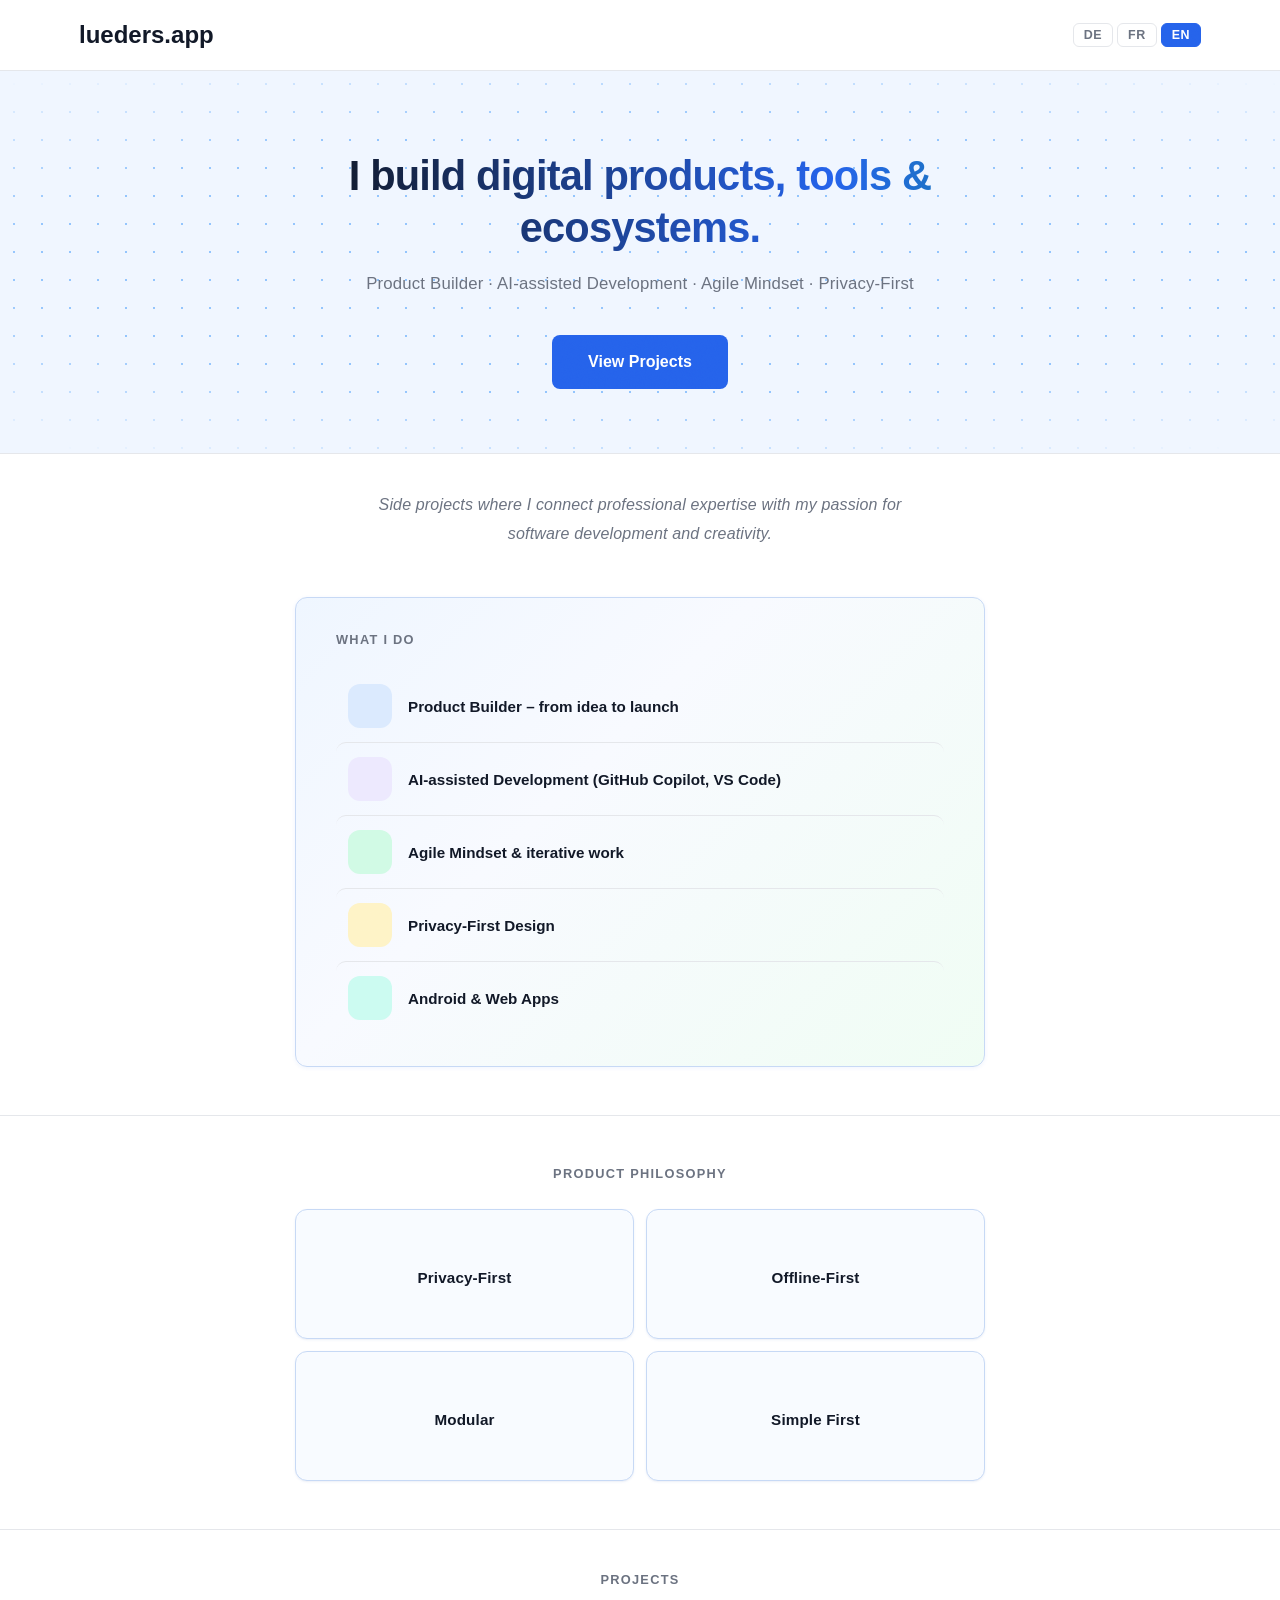
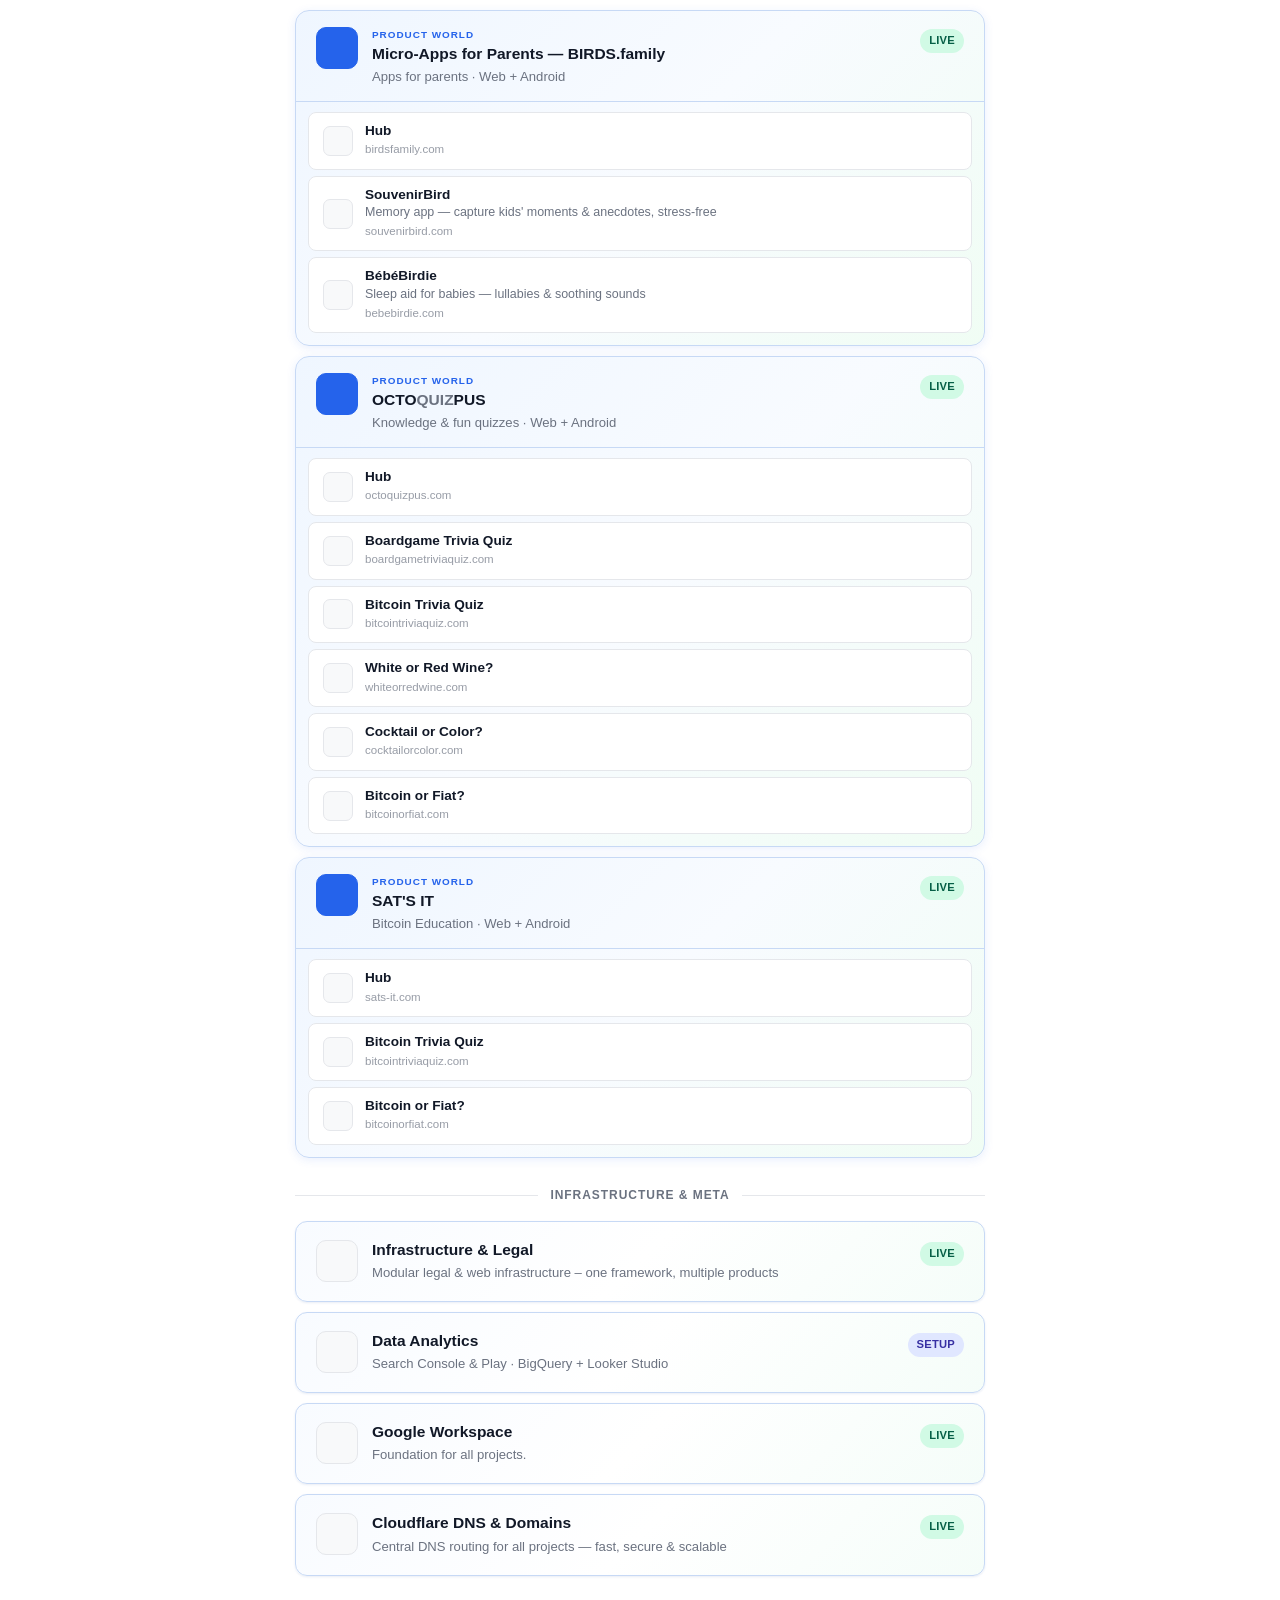
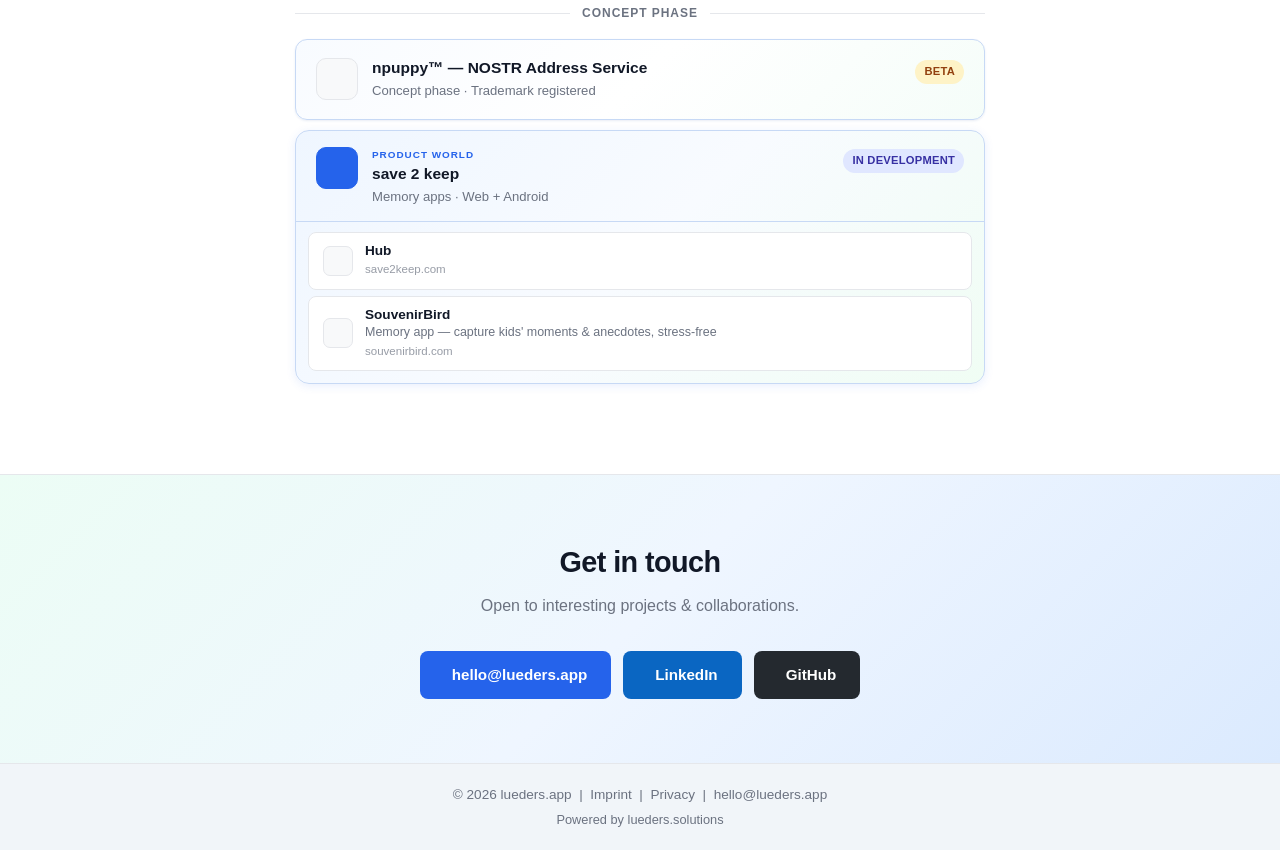
==== index.html @ c06c63cb "Fix SAT'S IT title casing in i18n and HTML comment" ====
<!DOCTYPE html>
<html lang="en">
<head>
    <meta charset="UTF-8">
    <meta name="viewport" content="width=device-width, initial-scale=1.0">
    <meta name="referrer" content="no-referrer">
    <meta http-equiv="Content-Security-Policy" content="default-src 'self'; style-src 'self' 'unsafe-inline'; font-src 'self'; img-src 'self' data: https:; script-src 'self'; connect-src 'self'; frame-ancestors 'none'; base-uri 'self'; form-action 'self';">
    <title>lueders.app – Digital Products & Ecosystems</title>
    <link rel="icon" type="image/png" href="assets/images/luedersapp/L.APP_logo_black_v2.png">
    <link rel="stylesheet" href="css/style.css">
    <link rel="stylesheet" href="assets/fontawesome/css/all.min.css">
    <link rel="canonical" href="https://lueders.app/" />
    <!-- og refresh https://www.linkedin.com/post-inspector/inspect/lueders.app -->
    <meta property="og:title" content="lueders.app – Digital Products & Ecosystems">
    <meta property="og:description" content="I build digital products, tools & ecosystems. Product Builder · AI-assisted Development · Privacy-First.">
    <meta property="og:image" content="https://lueders.app/assets/images/luedersapp/L.APP_og_clear.png">
</head>
<body>
    <header>
        <div class="container">
            <a href="index.html" class="logo-link"><h1>lueders.app</h1></a>
            <div class="lang-switcher">
                <button class="lang-btn" data-lang="de">DE</button>
                <button class="lang-btn" data-lang="fr">FR</button>
                <button class="lang-btn active" data-lang="en">EN</button>
            </div>
        </div>
    </header>

    <main>
        <!-- Hero -->
        <section class="hero-section">
            <div class="container">
                <h2 class="hero-title" data-i18n="hero-h1">I build digital products, tools &amp; ecosystems.</h2>
                <p class="hero-sub" data-i18n="hero-sub">Product Builder · AI-assisted Development · Agile Mindset · Privacy-First</p>
                <a href="#projects" class="btn-hero" data-i18n="hero-cta">View Projects</a>
            </div>
        </section>

        <!-- About -->
        <section class="about-section">
            <div class="container">
                <p data-i18n="about-text">Side projects where I connect professional expertise with my passion for software development and creativity.</p>
            </div>
        </section>

        <!-- Skills Card -->
        <section class="skills-section">
            <div class="container">
                <div class="skills-card">
                    <h3 data-i18n="skills-heading">What I do</h3>
                    <ul class="skills-list">

                        <li class="skill-row skill-row-blue">
                            <div class="skill-icon-wrap skill-icon-blue"><i class="fas fa-cube"></i></div>
                            <span data-i18n="skill-1">Product Builder &ndash; from idea to launch</span>
                        </li>

                        <li class="skill-row skill-row-purple">
                            <div class="skill-icon-wrap skill-icon-purple"><i class="fas fa-robot"></i></div>
                            <span data-i18n="skill-2">AI-assisted Development (GitHub Copilot, VS Code)</span>
                        </li>

                        <li class="skill-row skill-row-green">
                            <div class="skill-icon-wrap skill-icon-green"><i class="fas fa-sync-alt"></i></div>
                            <span data-i18n="skill-3">Agile Mindset &amp; iterative work</span>
                        </li>

                        <li class="skill-row skill-row-amber">
                            <div class="skill-icon-wrap skill-icon-amber"><i class="fas fa-shield-alt"></i></div>
                            <span data-i18n="skill-4">Privacy-First Design</span>
                        </li>

                        <li class="skill-row skill-row-teal">
                            <div class="skill-icon-wrap skill-icon-teal"><i class="fas fa-mobile-alt"></i></div>
                            <span data-i18n="skill-5">Android &amp; Web Apps</span>
                        </li>

                    </ul>
                </div>
            </div>
        </section>

        <!-- Philosophy -->
        <section class="philosophy-section">
            <div class="container">
                <h3 class="philosophy-heading" data-i18n="philosophy-heading">Product Philosophy</h3>
                <div class="philosophy-grid">

                    <div class="flip-card" tabindex="0">
                        <div class="flip-card-inner">
                            <div class="flip-card-front">
                                <i class="fas fa-shield-alt"></i>
                                <span data-i18n="phil-privacy-title">Privacy-First</span>
                            </div>
                            <div class="flip-card-back">
                                <p data-i18n="phil-privacy-back">Privacy is a base assumption, not a feature.</p>
                            </div>
                        </div>
                    </div>

                    <div class="flip-card" tabindex="0">
                        <div class="flip-card-inner">
                            <div class="flip-card-front">
                                <i class="fas fa-hard-drive"></i>
                                <span data-i18n="phil-offline-title">Offline-First</span>
                            </div>
                            <div class="flip-card-back">
                                <p data-i18n="phil-offline-back">Apps must work, even when the connection doesn't.</p>
                            </div>
                        </div>
                    </div>

                    <div class="flip-card" tabindex="0">
                        <div class="flip-card-inner">
                            <div class="flip-card-front">
                                <i class="fas fa-layer-group"></i>
                                <span data-i18n="phil-modular-title">Modular</span>
                            </div>
                            <div class="flip-card-back">
                                <p data-i18n="phil-modular-back">Small, isolated apps with a shared codebase — testable, flexible, different flavors.</p>
                            </div>
                        </div>
                    </div>

                    <div class="flip-card" tabindex="0">
                        <div class="flip-card-inner">
                            <div class="flip-card-front">
                                <i class="fas fa-seedling"></i>
                                <span data-i18n="phil-simple-title">Simple First</span>
                            </div>
                            <div class="flip-card-back">
                                <p data-i18n="phil-simple-back">Start simple to avoid AI overengineering — complexity grows with knowledge.</p>
                            </div>
                        </div>
                    </div>

                </div>
            </div>
        </section>

        <!-- Projects -->
        <section class="tiles-section" id="projects">
            <div class="container">
                <h3 class="projects-heading" data-i18n="projects-heading">Projects</h3>

                <!-- BIRDS.family Produktwelt -->
                <div class="hub-produktwelt">
                    <div class="hub-produktwelt-header">
                        <div class="hub-icon"><i class="fas fa-dove"></i></div>
                        <div class="hub-info">
                            <div class="hub-produktwelt-label" data-i18n="pw-label">Produktwelt</div>
                            <h3 data-i18n="group-birds-title">Micro-Apps for Parents — BIRDS.family</h3>
                            <p data-i18n="group-birds-desc">Apps for parents · Web + Android</p>
                        </div>
                        <span class="hub-badge hub-badge-live">Live</span>
                    </div>
                    <div class="hub-produktwelt-children">
                        <a href="https://birdsfamily.com" class="hub-subcard" target="_blank" rel="noopener noreferrer">
                            <div class="hub-subcard-icon"><i class="fas fa-globe"></i></div>
                            <div class="hub-subcard-info">
                                <span class="hub-subcard-name">Hub</span>
                                <span class="hub-subcard-url">birdsfamily.com</span>
                            </div>
                            <i class="fas fa-arrow-up-right-from-square hub-subcard-arrow"></i>
                        </a>
                        <a href="https://souvenirbird.com" class="hub-subcard" target="_blank" rel="noopener noreferrer">
                            <div class="hub-subcard-icon"><i class="fas fa-dove"></i></div>
                            <div class="hub-subcard-info">
                                <span class="hub-subcard-name">SouvenirBird</span>
                                <span class="hub-subcard-desc" data-i18n="pw-souvenirbird-desc">Memory app — capture kids' moments &amp; anecdotes, stress-free</span>
                                <span class="hub-subcard-url">souvenirbird.com</span>
                            </div>
                            <i class="fas fa-arrow-up-right-from-square hub-subcard-arrow"></i>
                        </a>
                        <a href="https://bebebirdie.com" class="hub-subcard" target="_blank" rel="noopener noreferrer">
                            <div class="hub-subcard-icon"><i class="fas fa-moon"></i></div>
                            <div class="hub-subcard-info">
                                <span class="hub-subcard-name">BébéBirdie</span>
                                <span class="hub-subcard-desc" data-i18n="pw-bebebirdie-desc">Sleep aid for babies — lullabies &amp; soothing sounds</span>
                                <span class="hub-subcard-url">bebebirdie.com</span>
                            </div>
                            <i class="fas fa-arrow-up-right-from-square hub-subcard-arrow"></i>
                        </a>
                    </div>
                </div>

                <!-- OCTOQUIZPUS Produktwelt -->
                <div class="hub-produktwelt">
                    <div class="hub-produktwelt-header">
                        <div class="hub-icon"><i class="fas fa-circle-question"></i></div>
                        <div class="hub-info">
                            <div class="hub-produktwelt-label" data-i18n="pw-label">Produktwelt</div>
                            <h3>OCTO<span class="quiz-hl">QUIZ</span>PUS</h3>
                            <p data-i18n="group-trivia-desc">Knowledge &amp; fun quizzes · Web + Android</p>
                        </div>
                        <span class="hub-badge hub-badge-live">Live</span>
                    </div>
                    <div class="hub-produktwelt-children">
                        <a href="https://octoquizpus.com" class="hub-subcard" target="_blank" rel="noopener noreferrer">
                            <div class="hub-subcard-icon"><i class="fas fa-globe"></i></div>
                            <div class="hub-subcard-info">
                                <span class="hub-subcard-name">Hub</span>
                                <span class="hub-subcard-url">octoquizpus.com</span>
                            </div>
                            <i class="fas fa-arrow-up-right-from-square hub-subcard-arrow"></i>
                        </a>
                        <a href="https://boardgametriviaquiz.com" class="hub-subcard" target="_blank" rel="noopener noreferrer">
                            <div class="hub-subcard-icon"><i class="fas fa-dice"></i></div>
                            <div class="hub-subcard-info">
                                <span class="hub-subcard-name">Boardgame Trivia Quiz</span>
                                <span class="hub-subcard-url">boardgametriviaquiz.com</span>
                            </div>
                            <i class="fas fa-arrow-up-right-from-square hub-subcard-arrow"></i>
                        </a>
                        <a href="https://bitcointriviaquiz.com" class="hub-subcard" target="_blank" rel="noopener noreferrer">
                            <div class="hub-subcard-icon"><i class="fab fa-bitcoin"></i></div>
                            <div class="hub-subcard-info">
                                <span class="hub-subcard-name">Bitcoin Trivia Quiz</span>
                                <span class="hub-subcard-url">bitcointriviaquiz.com</span>
                            </div>
                            <i class="fas fa-arrow-up-right-from-square hub-subcard-arrow"></i>
                        </a>
                        <a href="https://whiteorredwine.com" class="hub-subcard" target="_blank" rel="noopener noreferrer">
                            <div class="hub-subcard-icon"><i class="fas fa-wine-glass"></i></div>
                            <div class="hub-subcard-info">
                                <span class="hub-subcard-name">White or Red Wine?</span>
                                <span class="hub-subcard-url">whiteorredwine.com</span>
                            </div>
                            <i class="fas fa-arrow-up-right-from-square hub-subcard-arrow"></i>
                        </a>
                        <a href="https://cocktailorcolor.com" class="hub-subcard" target="_blank" rel="noopener noreferrer">
                            <div class="hub-subcard-icon"><i class="fas fa-martini-glass-citrus"></i></div>
                            <div class="hub-subcard-info">
                                <span class="hub-subcard-name">Cocktail or Color?</span>
                                <span class="hub-subcard-url">cocktailorcolor.com</span>
                            </div>
                            <i class="fas fa-arrow-up-right-from-square hub-subcard-arrow"></i>
                        </a>
                        <a href="https://bitcoinorfiat.com" class="hub-subcard" target="_blank" rel="noopener noreferrer">
                            <div class="hub-subcard-icon"><i class="fab fa-bitcoin"></i></div>
                            <div class="hub-subcard-info">
                                <span class="hub-subcard-name">Bitcoin or Fiat?</span>
                                <span class="hub-subcard-url">bitcoinorfiat.com</span>
                            </div>
                            <i class="fas fa-arrow-up-right-from-square hub-subcard-arrow"></i>
                        </a>
                    </div>
                </div>

                <!-- SAT'S IT Produktwelt -->
                <div class="hub-produktwelt">
                    <div class="hub-produktwelt-header">
                        <div class="hub-icon"><i class="fab fa-bitcoin"></i></div>
                        <div class="hub-info">
                            <div class="hub-produktwelt-label" data-i18n="pw-label">Product World</div>
                            <h3 data-i18n="group-satsit-title">SAT'S IT</h3>
                            <p data-i18n="group-satsit-desc">Bitcoin Education · Web + Android</p>
                        </div>
                        <span class="hub-badge hub-badge-live">Live</span>
                    </div>
                    <div class="hub-produktwelt-children">
                        <a href="https://sats-it.com" class="hub-subcard" target="_blank" rel="noopener noreferrer">
                            <div class="hub-subcard-icon"><i class="fas fa-globe"></i></div>
                            <div class="hub-subcard-info">
                                <span class="hub-subcard-name">Hub</span>
                                <span class="hub-subcard-url">sats-it.com</span>
                            </div>
                            <i class="fas fa-arrow-up-right-from-square hub-subcard-arrow"></i>
                        </a>
                        <a href="https://bitcointriviaquiz.com" class="hub-subcard" target="_blank" rel="noopener noreferrer">
                            <div class="hub-subcard-icon"><i class="fab fa-bitcoin"></i></div>
                            <div class="hub-subcard-info">
                                <span class="hub-subcard-name">Bitcoin Trivia Quiz</span>
                                <span class="hub-subcard-url">bitcointriviaquiz.com</span>
                            </div>
                            <i class="fas fa-arrow-up-right-from-square hub-subcard-arrow"></i>
                        </a>
                        <a href="https://bitcoinorfiat.com" class="hub-subcard" target="_blank" rel="noopener noreferrer">
                            <div class="hub-subcard-icon"><i class="fab fa-bitcoin"></i></div>
                            <div class="hub-subcard-info">
                                <span class="hub-subcard-name">Bitcoin or Fiat?</span>
                                <span class="hub-subcard-url">bitcoinorfiat.com</span>
                            </div>
                            <i class="fas fa-arrow-up-right-from-square hub-subcard-arrow"></i>
                        </a>
                    </div>
                </div>

                <!-- Meta Divider -->
                <div class="hub-group-divider">
                    <span data-i18n="group-infra-label">Infrastructure &amp; Meta</span>
                </div>

                <!-- Infrastructure & Legal -->
                <div class="hub-card">
                    <div class="hub-header">
                        <div class="hub-icon"><i class="fas fa-balance-scale"></i></div>
                        <div class="hub-info">
                            <h3 data-i18n="group-meta-title">Infrastructure &amp; Legal</h3>
                            <p data-i18n="group-meta-desc">Modular legal &amp; web infrastructure – one framework, multiple products</p>
                        </div>
                        <span class="hub-badge hub-badge-live">Live</span>
                    </div>
                    <a href="https://legal.lueders.solutions" class="stretched-link" target="_blank" rel="noopener noreferrer" aria-label="legal.lueders.solutions"></a>
                </div>

                <!-- Data Analytics -->
                <div class="hub-card">
                    <div class="hub-header">
                        <div class="hub-icon"><i class="fas fa-chart-bar"></i></div>
                        <div class="hub-info">
                            <h3 data-i18n="group-analytics-title">Data Analytics</h3>
                            <p data-i18n="group-analytics-desc">Search Console &amp; Play · BigQuery + Looker Studio</p>
                        </div>
                        <span class="hub-badge hub-badge-dev" data-i18n="badge-setup">Setup</span>
                    </div>
                </div>

                <!-- Google Workspace -->
                <div class="hub-card">
                    <div class="hub-header">
                        <div class="hub-icon"><i class="fas fa-briefcase"></i></div>
                        <div class="hub-info">
                            <h3 data-i18n="group-workspace-title">Google Workspace</h3>
                            <p data-i18n="group-workspace-desc">Foundation for all projects.</p>
                        </div>
                        <span class="hub-badge hub-badge-live">Live</span>
                    </div>
                </div>

                <!-- Cloudflare -->
                <div class="hub-card">
                    <div class="hub-header">
                        <div class="hub-icon"><i class="fas fa-shield-alt"></i></div>
                        <div class="hub-info">
                            <h3 data-i18n="group-cloudflare-title">Cloudflare DNS &amp; Domains</h3>
                            <p data-i18n="group-cloudflare-desc">Central DNS routing for all projects — fast, secure &amp; scalable</p>
                        </div>
                        <span class="hub-badge hub-badge-live">Live</span>
                    </div>
                </div>

                <!-- Meta Divider -->
                <div class="hub-group-divider">
                    <span data-i18n="group-concept-label">Concept Phase</span>
                </div>

                <!-- npuppy -->
                <div class="hub-card">
                    <div class="hub-header">
                        <div class="hub-icon"><i class="fas fa-dog"></i></div>
                        <div class="hub-info">
                            <h3 data-i18n="group-npuppy-title">npuppy&#8482; — NOSTR Address Service</h3>
                            <p data-i18n="group-npuppy-desc">Concept phase · Trademark registered</p>
                        </div>
                        <span class="hub-badge hub-badge-beta">Beta</span>
                    </div>
                    <a href="https://npuppy.io" class="stretched-link" target="_blank" rel="noopener noreferrer" aria-label="npuppy.io"></a>
                </div>

                <!-- save 2 keep Produktwelt -->
                <div class="hub-produktwelt">
                    <div class="hub-produktwelt-header">
                        <div class="hub-icon"><i class="fas fa-camera"></i></div>
                        <div class="hub-info">
                            <div class="hub-produktwelt-label" data-i18n="pw-label">Product World</div>
                            <h3 data-i18n="group-save2keep-title">save 2 keep</h3>
                            <p data-i18n="group-save2keep-desc">Memory apps · Web + Android</p>
                        </div>
                        <span class="hub-badge hub-badge-dev" data-i18n="badge-indev">In Development</span>
                    </div>
                    <div class="hub-produktwelt-children">
                        <a href="https://save2keep.com" class="hub-subcard" target="_blank" rel="noopener noreferrer">
                            <div class="hub-subcard-icon"><i class="fas fa-globe"></i></div>
                            <div class="hub-subcard-info">
                                <span class="hub-subcard-name">Hub</span>
                                <span class="hub-subcard-url">save2keep.com</span>
                            </div>
                            <i class="fas fa-arrow-up-right-from-square hub-subcard-arrow"></i>
                        </a>
                        <a href="https://souvenirbird.com" class="hub-subcard" target="_blank" rel="noopener noreferrer">
                            <div class="hub-subcard-icon"><i class="fas fa-dove"></i></div>
                            <div class="hub-subcard-info">
                                <span class="hub-subcard-name">SouvenirBird</span>
                                <span class="hub-subcard-desc" data-i18n="pw-souvenirbird-desc">Memory app — capture kids' moments &amp; anecdotes, stress-free</span>
                                <span class="hub-subcard-url">souvenirbird.com</span>
                            </div>
                            <i class="fas fa-arrow-up-right-from-square hub-subcard-arrow"></i>
                        </a>
                    </div>
                </div>

            </div>
        </section>

        <!-- Contact -->
        <section class="contact-section">
            <div class="container">
                <h3 data-i18n="contact-heading">Get in touch</h3>
                <p data-i18n="contact-desc">Open to interesting projects &amp; collaborations.</p>
                <div class="contact-links">
                    <a href="mailto:hello@lueders.app" class="contact-btn contact-btn-email">
                        <i class="fas fa-envelope"></i>
                        <span>hello@lueders.app</span>
                    </a>
                    <a href="https://www.linkedin.com/in/flueders/" class="contact-btn contact-btn-linkedin" target="_blank" rel="noopener noreferrer">
                        <i class="fab fa-linkedin"></i>
                        LinkedIn
                    </a>
                    <a href="https://github.com/fred-ldrs" class="contact-btn contact-btn-github" target="_blank" rel="noopener noreferrer">
                        <i class="fab fa-github"></i>
                        GitHub
                    </a>
                </div>
            </div>
        </section>
    </main>

    <div id="cursor-glow" aria-hidden="true"></div>

    <footer>
        <div class="container">
            <div class="copyright">
                <p>&copy; 2026 lueders.app &nbsp;|&nbsp; <a href="https://legal.lueders.solutions/en/imprint/" target="_blank" rel="noopener noreferrer" data-i18n="footer-imprint">Imprint</a> &nbsp;|&nbsp; <a href="https://legal.lueders.solutions/en/privacy/web-luedersapp/" target="_blank" rel="noopener noreferrer" data-i18n="footer-privacy">Privacy</a> &nbsp;|&nbsp; hello@lueders.app</p>
                <p class="footer-copyright">Powered by <a href="https://lueders.solutions" target="_blank" rel="noopener noreferrer" style="color: inherit; text-decoration: none;">lueders.solutions</a></p>
            </div>
        </div>
    </footer>
    <script src="js/i18n.js"></script>
</body>
</html>
---- css/style.css ----
:root {
    --primary-color: #2563eb;
    --secondary-color: #059669;
    --accent-color: #d97706;
    --bg: #ffffff;
    --bg-subtle: #f8f9fa;
    --card-bg: #ffffff;
    --card-border: #e5e7eb;
    --card-border-accent: #c7d9f5;
    --card-hover-bg: #eff6ff;
    --text: #111827;
    --text-muted: #6b7280;
    --header-bg: #ffffff;
    --footer-bg: #f1f5f9;
    --shadow-card: 0 1px 3px rgba(37,99,235,0.06), 0 1px 2px rgba(0,0,0,0.04);
    --shadow-card-hover: 0 8px 24px rgba(37,99,235,0.13), 0 2px 6px rgba(0,0,0,0.06);
}

/* ─── Hero Animations ───────────────────────────── */
@keyframes text-shimmer {
    0%   { background-position: 0% center; }
    100% { background-position: 200% center; }
}

@keyframes btn-pulse {
    0%, 100% { box-shadow: 0 0 0 0 rgba(37, 99, 235, 0.45); }
    60%      { box-shadow: 0 0 0 12px rgba(37, 99, 235, 0); }
}

@keyframes grain {
    0%,100% { transform: translate(0, 0); }
    25%     { transform: translate(-3%, 2%); }
    50%     { transform: translate(2%, -3%); }
    75%     { transform: translate(-2%, 3%); }
}

body::before {
    content: '';
    position: fixed;
    top: -50%; left: -50%;
    width: 200%; height: 200%;
    z-index: 9999;
    pointer-events: none;
    opacity: 0.035;
    mix-blend-mode: overlay;
    background-image: url("data:image/svg+xml,%3Csvg xmlns='http://www.w3.org/2000/svg' width='200' height='200'%3E%3Cfilter id='n'%3E%3CfeTurbulence type='fractalNoise' baseFrequency='0.9' numOctaves='4' stitchTiles='stitch'/%3E%3C/filter%3E%3Crect width='200' height='200' filter='url(%23n)'/%3E%3C/svg%3E");
    background-size: 160px 160px;
    animation: grain 0.4s steps(1) infinite;
}

* {
    margin: 0;
    padding: 0;
    box-sizing: border-box;
}

html {
    scroll-behavior: smooth;
}

body {
    font-family: 'Segoe UI', Tahoma, Geneva, Verdana, sans-serif;
    line-height: 1.6;
    color: var(--text);
    background-color: var(--bg);
}

.container {
    width: 90%;
    max-width: 1400px;
    margin: 0 auto;
    padding: 0 15px;
}

a {
    color: var(--primary-color);
    text-decoration: none;
    transition: all 0.2s ease;
}

a:hover {
    color: var(--secondary-color);
}

ul {
    list-style: none;
}

/* ─── Header ─────────────────────────────────────── */
header {
    background-color: var(--header-bg);
    padding: 16px 0;
    box-shadow: 0 1px 0 var(--card-border);
    position: sticky;
    top: 0;
    z-index: 100;
}

header .container {
    display: flex;
    justify-content: space-between;
    align-items: center;
    gap: 16px;
}

.logo-link {
    text-decoration: none;
    color: inherit;
    flex-shrink: 0;
}

.logo-link:hover {
    color: inherit;
}

header h1 {
    color: var(--text);
    font-size: 1.5rem;
    font-weight: 700;
}

nav ul {
    display: flex;
}

nav ul li {
    margin-left: 12px;
}

nav ul li a {
    color: var(--text-muted);
    font-weight: 500;
    padding: 6px 12px;
    border-radius: 6px;
    transition: all 0.2s ease;
}

nav ul li a:hover, nav ul li a.active {
    color: var(--text);
    background-color: var(--bg-subtle);
}

/* ─── Language Switcher ──────────────────────────── */
.lang-switcher {
    display: flex;
    gap: 4px;
    flex-shrink: 0;
}

.lang-btn {
    background: none;
    border: 1px solid var(--card-border);
    color: var(--text-muted);
    padding: 4px 10px;
    border-radius: 6px;
    font-size: 0.78rem;
    font-weight: 700;
    cursor: pointer;
    transition: all 0.2s ease;
    font-family: inherit;
    letter-spacing: 0.04em;
}

.lang-btn:hover {
    border-color: var(--primary-color);
    color: var(--primary-color);
}

.lang-btn.active {
    background-color: var(--primary-color);
    border-color: var(--primary-color);
    color: #ffffff;
}

/* ─── Hero Section ───────────────────────────────── */
.hero-section {
    padding: 80px 0 64px;
    text-align: center;
    background-color: #f0f6ff;
    background-image:
        radial-gradient(ellipse 80% 60% at 50% 50%, transparent 60%, #f0f6ff 100%),
        radial-gradient(circle, #93c5fd 1px, transparent 1px);
    background-size: cover, 28px 28px;
    border-bottom: 1px solid var(--card-border);
}

.hero-title {
    font-size: 2.6rem;
    font-weight: 700;
    line-height: 1.25;
    max-width: 640px;
    margin: 0 auto 16px;
    letter-spacing: -0.02em;
    background: linear-gradient(90deg, #111827 0%, #2563eb 40%, #059669 70%, #111827 100%);
    background-size: 200% auto;
    -webkit-background-clip: text;
    -webkit-text-fill-color: transparent;
    background-clip: text;
    animation: text-shimmer 6s linear infinite;
}

.hero-sub {
    font-size: 1.05rem;
    color: var(--text-muted);
    margin-bottom: 36px;
    line-height: 1.7;
    letter-spacing: 0.01em;
}

.btn-hero {
    display: inline-block;
    background-color: var(--primary-color);
    color: #ffffff;
    padding: 14px 36px;
    border-radius: 8px;
    font-weight: 600;
    font-size: 1rem;
    transition: all 0.2s ease;
    animation: btn-pulse 2.8s ease-in-out infinite;
}

.btn-hero:hover {
    background-color: #1d4ed8;
    color: #ffffff;
    transform: translateY(-2px);
    box-shadow: 0 4px 14px rgba(37, 99, 235, 0.3);
}

/* ─── About Section ──────────────────────────── */
.about-section {
    padding: 36px 0 0;
    text-align: center;
}

.about-section p {
    font-size: 1rem;
    color: var(--text-muted);
    max-width: 560px;
    margin: 0 auto;
    line-height: 1.85;
    font-style: italic;
    letter-spacing: 0.01em;
}

/* ─── Skills Section ─────────────────────────────── */
.skills-section {
    padding: 48px 0;
    border-bottom: 1px solid var(--card-border);
}

.skills-card {
    background: linear-gradient(135deg, #eff6ff 0%, #f8faff 40%, #f0fdf4 100%);
    border: 1px solid #c7d9f5;
    border-radius: 12px;
    padding: 32px 40px;
    box-shadow: 0 1px 4px rgba(37, 99, 235, 0.07);
}

.skills-card h3 {
    font-size: 0.8rem;
    font-weight: 700;
    color: var(--text-muted);
    margin-bottom: 20px;
    text-transform: uppercase;
    letter-spacing: 0.1em;
}

/* ─── Skills List ───────────────────────────────── */
.skills-list {
    display: flex;
    flex-direction: column;
}

.skill-row {
    display: flex;
    align-items: center;
    gap: 16px;
    padding: 14px 12px;
    border-radius: 10px;
    transition: background 0.18s ease, padding-left 0.18s ease;
    cursor: default;
    list-style: none;
}

.skill-row + .skill-row {
    border-top: 1px solid var(--card-border);
}

.skill-row:hover { padding-left: 18px; }

.skill-row-blue:hover   { background: #eff6ff; }
.skill-row-purple:hover { background: #f5f3ff; }
.skill-row-green:hover  { background: #f0fdf4; }
.skill-row-amber:hover  { background: #fffbeb; }
.skill-row-teal:hover   { background: #f0fdfa; }

.skill-icon-wrap {
    width: 44px;
    height: 44px;
    border-radius: 12px;
    display: flex;
    align-items: center;
    justify-content: center;
    flex-shrink: 0;
}

.skill-icon-wrap i { font-size: 1.1rem; }

.skill-icon-blue   { background: #dbeafe; }
.skill-icon-blue i   { color: #2563eb; }
.skill-icon-purple { background: #ede9fe; }
.skill-icon-purple i { color: #7c3aed; }
.skill-icon-green  { background: #d1fae5; }
.skill-icon-green i  { color: #059669; }
.skill-icon-amber  { background: #fef3c7; }
.skill-icon-amber i  { color: #d97706; }
.skill-icon-teal   { background: #ccfbf1; }
.skill-icon-teal i   { color: #0d9488; }

.skill-row span {
    font-size: 0.95rem;
    font-weight: 600;
    color: var(--text);
    line-height: 1.4;
}

/* ─── Philosophy Section ────────────────────────── */
.philosophy-section {
    padding: 48px 0;
    border-bottom: 1px solid var(--card-border);
}

.philosophy-heading {
    font-size: 0.8rem;
    font-weight: 700;
    color: var(--text-muted);
    margin-bottom: 24px;
    text-transform: uppercase;
    letter-spacing: 0.1em;
    text-align: center;
}

.philosophy-grid {
    display: grid;
    grid-template-columns: 1fr 1fr;
    gap: 12px;
}

.flip-card {
    perspective: 900px;
    height: 130px;
    cursor: pointer;
}

.flip-card-inner {
    position: relative;
    width: 100%;
    height: 100%;
    transform-style: preserve-3d;
    transition: transform 0.45s ease;
}

@media (hover: hover) {
    .flip-card:hover .flip-card-inner {
        transform: rotateY(180deg);
    }
}

.flip-card.is-flipped .flip-card-inner {
    transform: rotateY(180deg);
}

.flip-card-front,
.flip-card-back {
    position: absolute;
    inset: 0;
    backface-visibility: hidden;
    -webkit-backface-visibility: hidden;
    border-radius: 12px;
    display: flex;
    flex-direction: column;
    align-items: center;
    justify-content: center;
    gap: 10px;
    padding: 20px;
    border: 1px solid var(--card-border-accent);
    box-shadow: var(--shadow-card);
}

.philosophy-grid .flip-card-front {
    background: #f8fbff;
}

.flip-card-front i {
    font-size: 1.5rem;
    color: var(--primary-color);
    transition: transform 0.25s ease;
}

.flip-card:hover .flip-card-front i,
.flip-card.is-flipped .flip-card-front i {
    transform: scale(1.2);
}

.flip-card-front span {
    font-size: 0.95rem;
    font-weight: 700;
    color: var(--text);
    letter-spacing: 0.01em;
}

.flip-card-back {
    background: var(--primary-color);
    transform: rotateY(180deg);
    border-color: var(--primary-color);
    padding: 16px 20px;
}

.flip-card-back p {
    font-size: 0.88rem;
    font-weight: 500;
    color: #ffffff;
    text-align: center;
    line-height: 1.55;
    margin: 0;
}

/* ─── Tiles / Projects Section ───────────────────── */.skills-section > .container,
.philosophy-section > .container,
.tiles-section > .container {
    max-width: 720px;
}
.tiles-section {
    padding: 40px 0 80px;
}

.projects-heading {
    font-size: 0.8rem;
    font-weight: 700;
    color: var(--text-muted);
    margin-bottom: 20px;
    text-transform: uppercase;
    letter-spacing: 0.1em;
    text-align: center;
}

.project-group {
    margin-top: 56px;
}

.project-group-title {
    font-size: 1.2rem;
    font-weight: 700;
    color: var(--text);
    margin-bottom: 6px;
    padding-bottom: 10px;
    border-bottom: 2px solid var(--card-border);
}

.project-group-desc {
    font-size: 0.88rem;
    color: var(--text-muted);
    margin-top: 6px;
    margin-bottom: 16px;
}

.tiles-grid {
    display: grid;
    grid-template-columns: repeat(auto-fill, minmax(280px, 1fr));
    gap: 20px;
    margin-top: 20px;
}

.tile {
    background-color: var(--card-bg);
    border-radius: 12px;
    overflow: hidden;
    box-shadow: 0 1px 4px rgba(0, 0, 0, 0.06);
    transition: transform 0.2s ease, box-shadow 0.2s ease;
    height: 100%;
}

.tile:hover {
    transform: translateY(-5px);
    box-shadow: 0 8px 24px rgba(0, 0, 0, 0.1);
}

/* App Tiles */
.app-tile {
    border: 1px solid var(--card-border);
    background: var(--card-bg);
}

.app-tile:hover {
    border-color: var(--primary-color);
    background-color: var(--card-hover-bg);
}

.app-tile.placeholder {
    border: 2px dashed var(--card-border);
    opacity: 0.65;
}

.app-tile.placeholder:hover {
    border-color: var(--primary-color);
    opacity: 0.9;
}

/* Info Tiles */
.info-tile {
    background-color: var(--card-bg);
}

.tile-content {
    padding: 28px;
    display: flex;
    flex-direction: column;
    height: 100%;
    text-align: center;
}

.tile-content i {
    font-size: 2.2rem;
    margin-bottom: 14px;
    color: var(--primary-color);
}

.app-tile .tile-content i {
    font-size: 2.4rem;
    color: var(--accent-color);
}

.tile-content h3 {
    font-size: 1.15rem;
    font-weight: 700;
    color: var(--text);
    margin-bottom: 10px;
}

.tile-content p {
    color: var(--text-muted);
    margin-bottom: 8px;
    font-size: 0.9rem;
}

.app-status {
    font-size: 0.8rem;
    color: var(--secondary-color) !important;
    font-weight: 600;
    margin-top: 4px;
}

.tile-links {
    margin-top: auto;
    padding-top: 18px;
}

.tile-links .btn {
    display: block;
    background-color: var(--primary-color);
    color: white;
    padding: 10px 15px;
    border-radius: 6px;
    font-weight: 500;
    margin-bottom: 8px;
    transition: all 0.2s ease;
    cursor: pointer;
    font-size: 0.9rem;
    text-align: center;
}

.tile-links .btn:hover {
    background-color: #1d4ed8;
    color: white;
    transform: translateY(-2px);
}

.btn-app {
    background-color: var(--accent-color);
    font-size: 0.92rem;
    padding: 11px 18px;
}

.btn-app:hover {
    background-color: #b45309;
}

.btn-disabled {
    background-color: var(--card-border);
    color: var(--text-muted);
    cursor: not-allowed;
    opacity: 0.8;
}

.btn-disabled:hover {
    background-color: var(--card-border);
    transform: none;
}

.coming-soon {
    font-style: italic;
    color: var(--text-muted);
}

/* ─── Contact Section ────────────────────────────── */
.contact-section {
    padding: 64px 0;
    background: linear-gradient(135deg, #ecfdf5 0%, #eff6ff 50%, #dbeafe 100%);
    border-top: 1px solid var(--card-border);
    text-align: center;
}

.contact-section h3 {
    font-size: 1.8rem;
    font-weight: 700;
    color: var(--text);
    margin-bottom: 8px;
    letter-spacing: -0.02em;
}

.contact-section p {
    color: var(--text-muted);
    font-size: 1rem;
    margin-bottom: 32px;
}

.contact-links {
    display: flex;
    justify-content: center;
    flex-wrap: wrap;
    gap: 12px;
}

.contact-btn {
    display: inline-flex;
    align-items: center;
    gap: 8px;
    padding: 12px 24px;
    border-radius: 8px;
    font-weight: 600;
    font-size: 0.95rem;
    transition: all 0.2s ease;
    text-decoration: none;
}

.contact-btn:hover {
    transform: translateY(-2px);
}

.contact-btn-email {
    background-color: var(--primary-color);
    color: #ffffff;
}

.contact-btn-email:hover {
    background-color: #1d4ed8;
    color: #ffffff;
}

.contact-btn-linkedin {
    background-color: #0a66c2;
    color: #ffffff;
}

.contact-btn-linkedin:hover {
    background-color: #004182;
    color: #ffffff;
}

.contact-btn-github {
    background-color: #24292f;
    color: #ffffff;
}

.contact-btn-github:hover {
    background-color: #000000;
    color: #ffffff;
}

/* ─── Intro Section (legacy, hidden on index) ────── */
.intro-section {
    padding: 60px 0 30px;
    text-align: center;
}

.intro-section h2 {
    font-size: 2.2rem;
    margin-bottom: 15px;
    color: var(--text);
}

.intro-section p {
    font-size: 1.1rem;
    max-width: 800px;
    margin: 0 auto;
    color: var(--text-muted);
}

/* ─── Social Icons ───────────────────────────────── */
.social-icons {
    margin-top: 20px;
    display: flex;
    justify-content: center;
    gap: 12px;
}

.social-icons a {
    display: inline-flex;
    width: 40px;
    height: 40px;
    background-color: var(--bg-subtle);
    border: 1px solid var(--card-border);
    border-radius: 50%;
    align-items: center;
    justify-content: center;
    transition: all 0.2s ease;
}

.social-icons a:hover {
    background-color: var(--primary-color);
    border-color: var(--primary-color);
    transform: translateY(-2px);
}

.social-icons i {
    font-size: 1.1rem;
    color: var(--text);
}

.social-icons a:hover i {
    color: #ffffff;
}

/* ─── Footer ─────────────────────────────────────── */
footer {
    background-color: var(--footer-bg);
    padding: 20px 0;
    text-align: center;
    border-top: 1px solid var(--card-border);
}

.copyright {
    color: var(--text-muted);
    font-size: 0.85rem;
}

.copyright a {
    color: var(--text-muted);
}

.copyright a:hover {
    color: var(--primary-color);
}

.footer-copyright {
    margin-top: 4px;
    font-size: 0.8rem;
}

/* ─── Content Pages (project descriptions) ───────── */
.impressum-section {
    padding: 80px 0;
}

.impressum-content {
    background-color: var(--card-bg);
    border: 1px solid var(--card-border);
    border-radius: 12px;
    padding: 40px;
    max-width: 800px;
    margin: 0 auto;
}

.impressum-content h2 {
    margin-bottom: 30px;
    color: var(--text);
}

.impressum-content h3 {
    margin-top: 30px;
    margin-bottom: 15px;
    color: var(--text);
}

.content-section {
    padding: 40px 0 80px;
}

.content-section .container {
    max-width: 900px;
}

.section-block {
    margin-bottom: 50px;
}

.section-block h3 {
    font-size: 1.1rem;
    font-weight: 700;
    color: var(--text);
    margin-bottom: 12px;
    padding-bottom: 8px;
    border-bottom: 1px solid var(--card-border);
}

.section-block p {
    font-size: 1.05rem;
    line-height: 1.8;
    color: var(--text-muted);
    margin-bottom: 15px;
}

.section-block ul {
    list-style: none;
    padding-left: 0;
}

.section-block ul li {
    font-size: 1rem;
    line-height: 1.8;
    color: var(--text-muted);
    margin-bottom: 18px;
    padding-left: 24px;
    position: relative;
}

.section-block ul li::before {
    content: "▪";
    color: var(--primary-color);
    font-size: 1.3rem;
    position: absolute;
    left: 0;
    top: -2px;
}

.section-block ul li strong {
    color: var(--text);
    font-size: 1rem;
}

/* ─── Hub Cards (Projects) ──────────────────────── */
.hub-card {
    border: 1px solid var(--card-border-accent);
    border-radius: 12px;
    padding: 18px 20px;
    margin-bottom: 10px;
    background: linear-gradient(135deg, #f8fbff 0%, #ffffff 50%, #f5fdf9 100%);
    box-shadow: var(--shadow-card);
    transition: box-shadow 0.2s ease, border-color 0.2s ease, transform 0.2s ease;
    position: relative;
}

.hub-card:has(.stretched-link) {
    cursor: pointer;
}

.hub-group-divider {
    display: flex;
    align-items: center;
    gap: 12px;
    margin: 28px 0 16px;
}

.hub-group-divider::before,
.hub-group-divider::after {
    content: '';
    flex: 1;
    height: 1px;
    background: var(--card-border);
}

.hub-group-divider span {
    font-size: 0.75rem;
    font-weight: 600;
    color: var(--text-muted);
    text-transform: uppercase;
    letter-spacing: 0.08em;
    white-space: nowrap;
}

.stretched-link {
    position: absolute;
    inset: 0;
    z-index: 1;
    border-radius: inherit;
}

.hub-card:hover {
    border-color: var(--primary-color);
    box-shadow: var(--shadow-card-hover);
    transform: translateY(-2px);
}

.hub-card-featured {
    border-color: var(--primary-color);
    background: linear-gradient(135deg, #eff6ff 0%, #f8fbff 50%, #f0fdf4 100%);
    box-shadow: 0 2px 10px rgba(37, 99, 235, 0.1);
}

.hub-card-featured .hub-icon {
    background-color: var(--primary-color);
    border-color: var(--primary-color);
}

.hub-card-featured .hub-icon i {
    color: #ffffff;
}

.hub-header {
    display: flex;
    align-items: flex-start;
    gap: 14px;
}

.hub-icon {
    width: 42px;
    height: 42px;
    border-radius: 10px;
    background: var(--bg-subtle);
    border: 1px solid var(--card-border);
    display: flex;
    align-items: center;
    justify-content: center;
    flex-shrink: 0;
}

.hub-icon i {
    font-size: 1.1rem;
    color: var(--primary-color);
}

.hub-info {
    flex: 1;
    min-width: 0;
}

.hub-info h3 {
    font-size: 0.97rem;
    font-weight: 700;
    color: var(--text);
    margin-bottom: 2px;
    line-height: 1.3;
}

.hub-info p {
    font-size: 0.82rem;
    color: var(--text-muted);
    margin: 0;
}

.hub-badge {
    flex-shrink: 0;
    font-size: 0.7rem;
    font-weight: 700;
    padding: 3px 9px;
    border-radius: 20px;
    white-space: nowrap;
    align-self: flex-start;
    margin-top: 2px;
    letter-spacing: 0.02em;
    text-transform: uppercase;
}

.hub-badge-live {
    background-color: #d1fae5;
    color: #065f46;
}

.hub-badge-beta {
    background-color: #fef3c7;
    color: #92400e;
}

.hub-badge-dev {
    background-color: #e0e7ff;
    color: #3730a3;
}

.quiz-hl {
    color: var(--text-muted);
}

/* ─── Produktwelt (Product World Groups) ─────────── */
.hub-produktwelt {
    border: 1px solid var(--card-border-accent);
    border-radius: 14px;
    padding: 0;
    margin-bottom: 10px;
    background: linear-gradient(135deg, #eff6ff 0%, #f8fbff 50%, #f0fdf4 100%);
    box-shadow: 0 2px 10px rgba(37, 99, 235, 0.1);
    overflow: hidden;
    transition: box-shadow 0.2s ease, transform 0.2s ease;
}

.hub-produktwelt:hover {
    box-shadow: var(--shadow-card-hover);
    transform: translateY(-2px);
}

.hub-produktwelt-header {
    display: flex;
    align-items: flex-start;
    gap: 14px;
    padding: 16px 20px 14px;
    border-bottom: 1px solid var(--card-border-accent);
}

.hub-produktwelt-header .hub-icon {
    background-color: var(--primary-color);
    border-color: var(--primary-color);
}

.hub-produktwelt-header .hub-icon i {
    color: #ffffff;
}

.hub-produktwelt-label {
    font-size: 0.62rem;
    font-weight: 700;
    text-transform: uppercase;
    letter-spacing: 0.1em;
    color: var(--primary-color);
    margin-bottom: 1px;
}

.hub-produktwelt-children {
    padding: 10px 12px 12px;
    display: flex;
    flex-direction: column;
    gap: 6px;
}

.hub-subcard {
    display: flex;
    align-items: center;
    gap: 12px;
    padding: 10px 14px;
    border-radius: 8px;
    border: 1px solid var(--card-border);
    background: #ffffff;
    text-decoration: none;
    color: var(--text);
    transition: border-color 0.2s ease, box-shadow 0.2s ease, background-color 0.2s ease;
}

.hub-subcard:hover {
    border-color: var(--primary-color);
    box-shadow: 0 2px 8px rgba(37, 99, 235, 0.1);
    background: var(--card-hover-bg);
    color: var(--text);
}

.hub-subcard-icon {
    width: 30px;
    height: 30px;
    border-radius: 7px;
    background: var(--bg-subtle);
    border: 1px solid var(--card-border);
    display: flex;
    align-items: center;
    justify-content: center;
    flex-shrink: 0;
    font-size: 0.85rem;
    color: var(--primary-color);
}

.hub-subcard-info {
    flex: 1;
    min-width: 0;
    display: flex;
    flex-direction: column;
}

.hub-subcard-name {
    font-size: 0.85rem;
    font-weight: 600;
    color: var(--text);
    line-height: 1.2;
}

.hub-subcard-desc {
    font-size: 0.78rem;
    color: var(--text-muted);
    line-height: 1.35;
    margin-top: 1px;
}

.hub-subcard-url {
    font-size: 0.72rem;
    color: var(--text-muted);
    opacity: 0.7;
    margin-top: 1px;
}

.hub-subcard-arrow {
    font-size: 0.7rem;
    color: var(--text-muted);
    flex-shrink: 0;
}

.hub-subcard:hover .hub-subcard-arrow {
    color: var(--primary-color);
}

.hub-links {
    display: flex;
    flex-wrap: wrap;
    gap: 7px;
    margin-top: 12px;
    padding-left: 56px;
}

/* ─── Mini Cards (Project links) ─────────────────── */
.mini-card {
    display: inline-flex;
    align-items: center;
    gap: 4px;
    padding: 5px 13px;
    border-radius: 6px;
    font-size: 0.8rem;
    font-weight: 500;
    text-decoration: none;
    transition: all 0.15s ease;
    border: 1px solid var(--card-border);
    background: var(--bg-subtle);
    color: var(--text);
    cursor: pointer;
}

.mini-card::after {
    content: "\2192";
    font-size: 0.72rem;
    opacity: 0.5;
}

.mini-card:hover {
    border-color: var(--primary-color);
    color: var(--primary-color);
    background: var(--card-hover-bg);
}

.mini-card-primary {
    background: var(--primary-color);
    color: #ffffff;
    border-color: var(--primary-color);
}

.mini-card-primary:hover {
    background: #1d4ed8;
    color: #ffffff;
    border-color: #1d4ed8;
}

.mini-card-subtle {
    background: transparent;
    color: var(--text-muted);
    border-color: transparent;
}

.mini-card-subtle:hover {
    color: var(--primary-color);
    border-color: var(--primary-color);
    background: var(--card-hover-bg);
}

/* ─── Cursor Glow ────────────────────────────────── */
#cursor-glow {
    position: fixed;
    top: 0; left: 0;
    width: 600px; height: 600px;
    border-radius: 50%;
    background: radial-gradient(circle, rgba(37,99,235,0.07) 0%, rgba(37,99,235,0.02) 45%, transparent 70%);
    pointer-events: none;
    z-index: 10000;
    transform: translate(-50%, -50%);
    transition: opacity 0.5s ease;
    opacity: 0;
    will-change: left, top;
}

@media (hover: none) {
    #cursor-glow { display: none; }
}

/* ─── Scroll Reveal ──────────────────────────────── */
.reveal {
    opacity: 0;
    transform: translateY(24px);
    transition: opacity 0.55s ease, transform 0.55s ease;
}

.reveal.visible {
    opacity: 1;
    transform: translateY(0);
}

/* ─── Responsive ─────────────────────────────────── */
@media (prefers-reduced-motion: reduce) {
    .hero-title {
        animation: none;
        background: none;
        -webkit-text-fill-color: var(--text);
    }
    .btn-hero {
        animation: none;
    }
    .reveal {
        opacity: 1;
        transform: none;
        transition: none;
    }
    body::before {
        animation: none;
    }
}

@media (max-width: 768px) {
    .hero-title {
        font-size: 1.9rem;
    }

    .hero-sub {
        font-size: 0.92rem;
    }

    header .container {
        flex-wrap: wrap;
        gap: 10px;
    }

    .skills-card {
        padding: 24px 20px;
    }

    .tiles-grid {
        grid-template-columns: 1fr;
    }

    .contact-links {
        flex-direction: row;
        justify-content: center;
        flex-wrap: nowrap;
    }

    .contact-btn {
        padding: 12px 16px;
    }

    .contact-btn span {
        display: none;
    }

    .hub-links {
        padding-left: 0;
    }

    .flip-card-back p {
        font-size: 0.75rem;
        line-height: 1.45;
    }
}
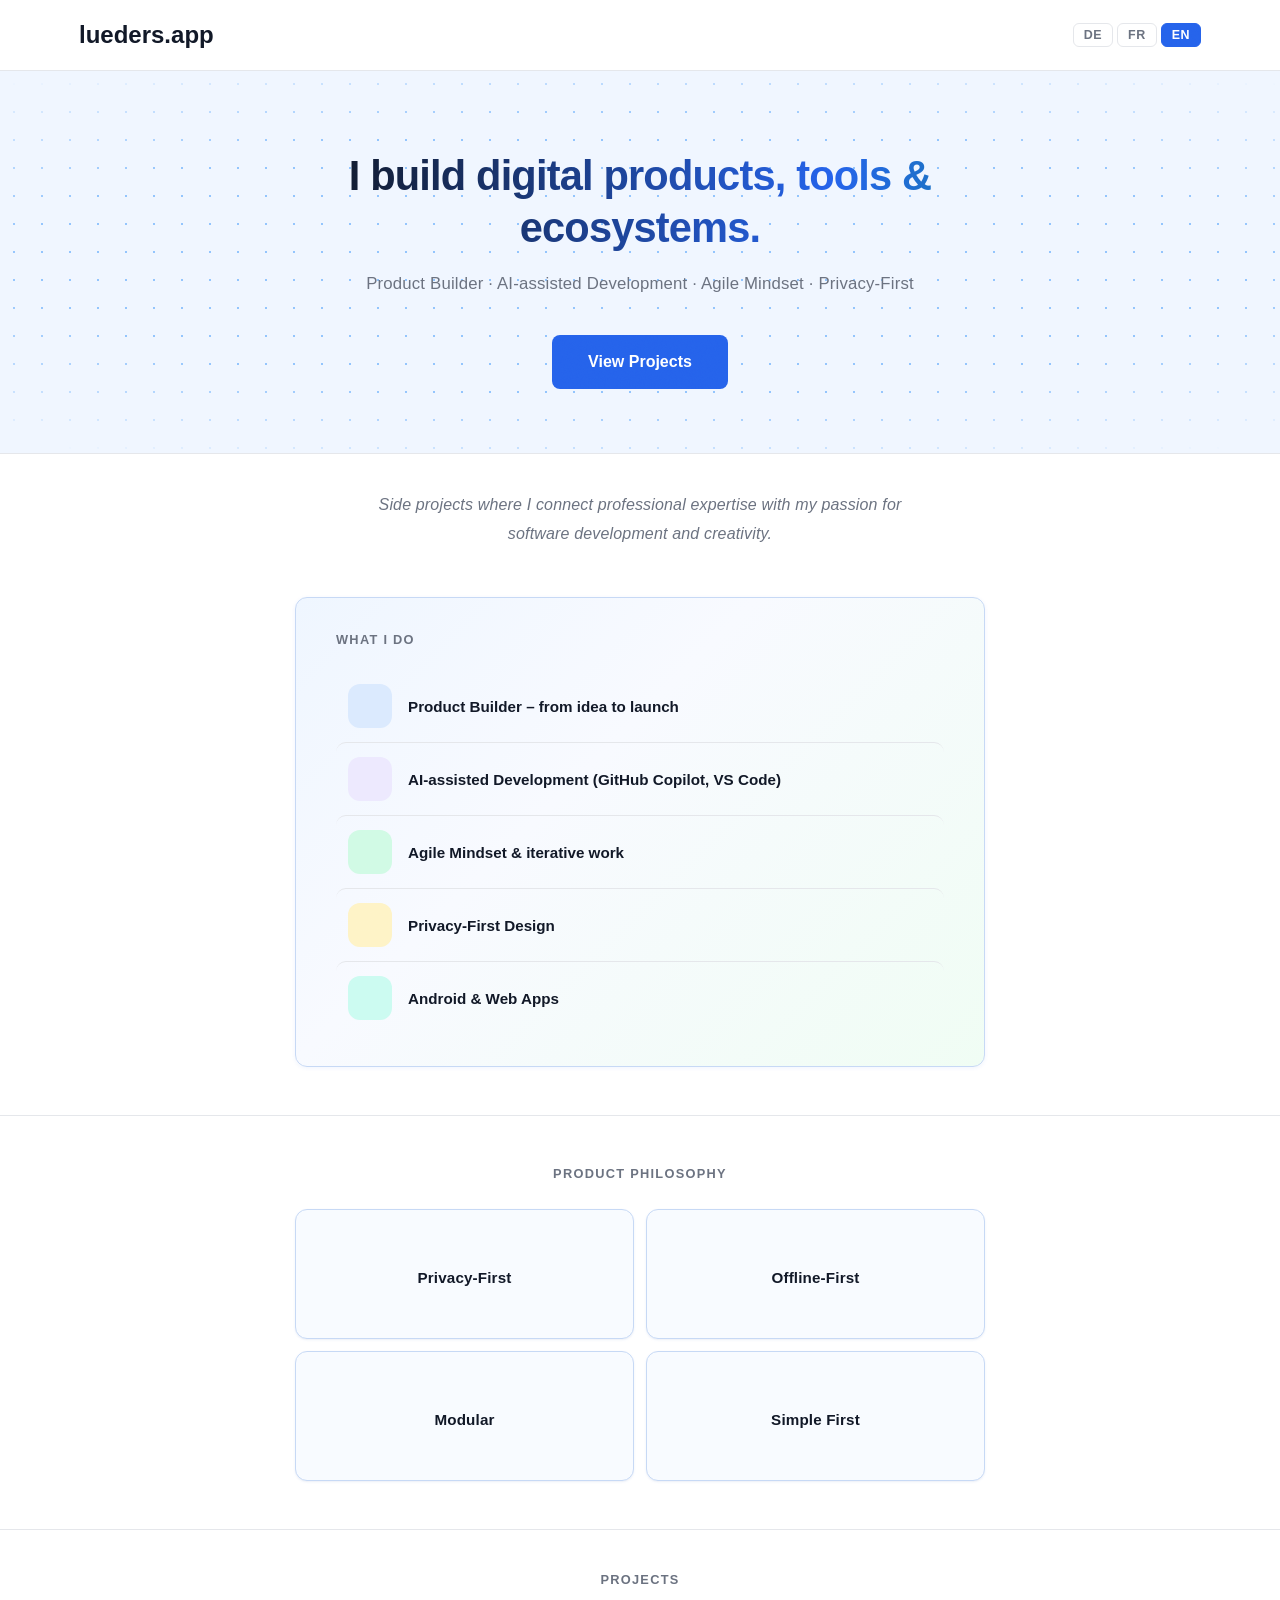
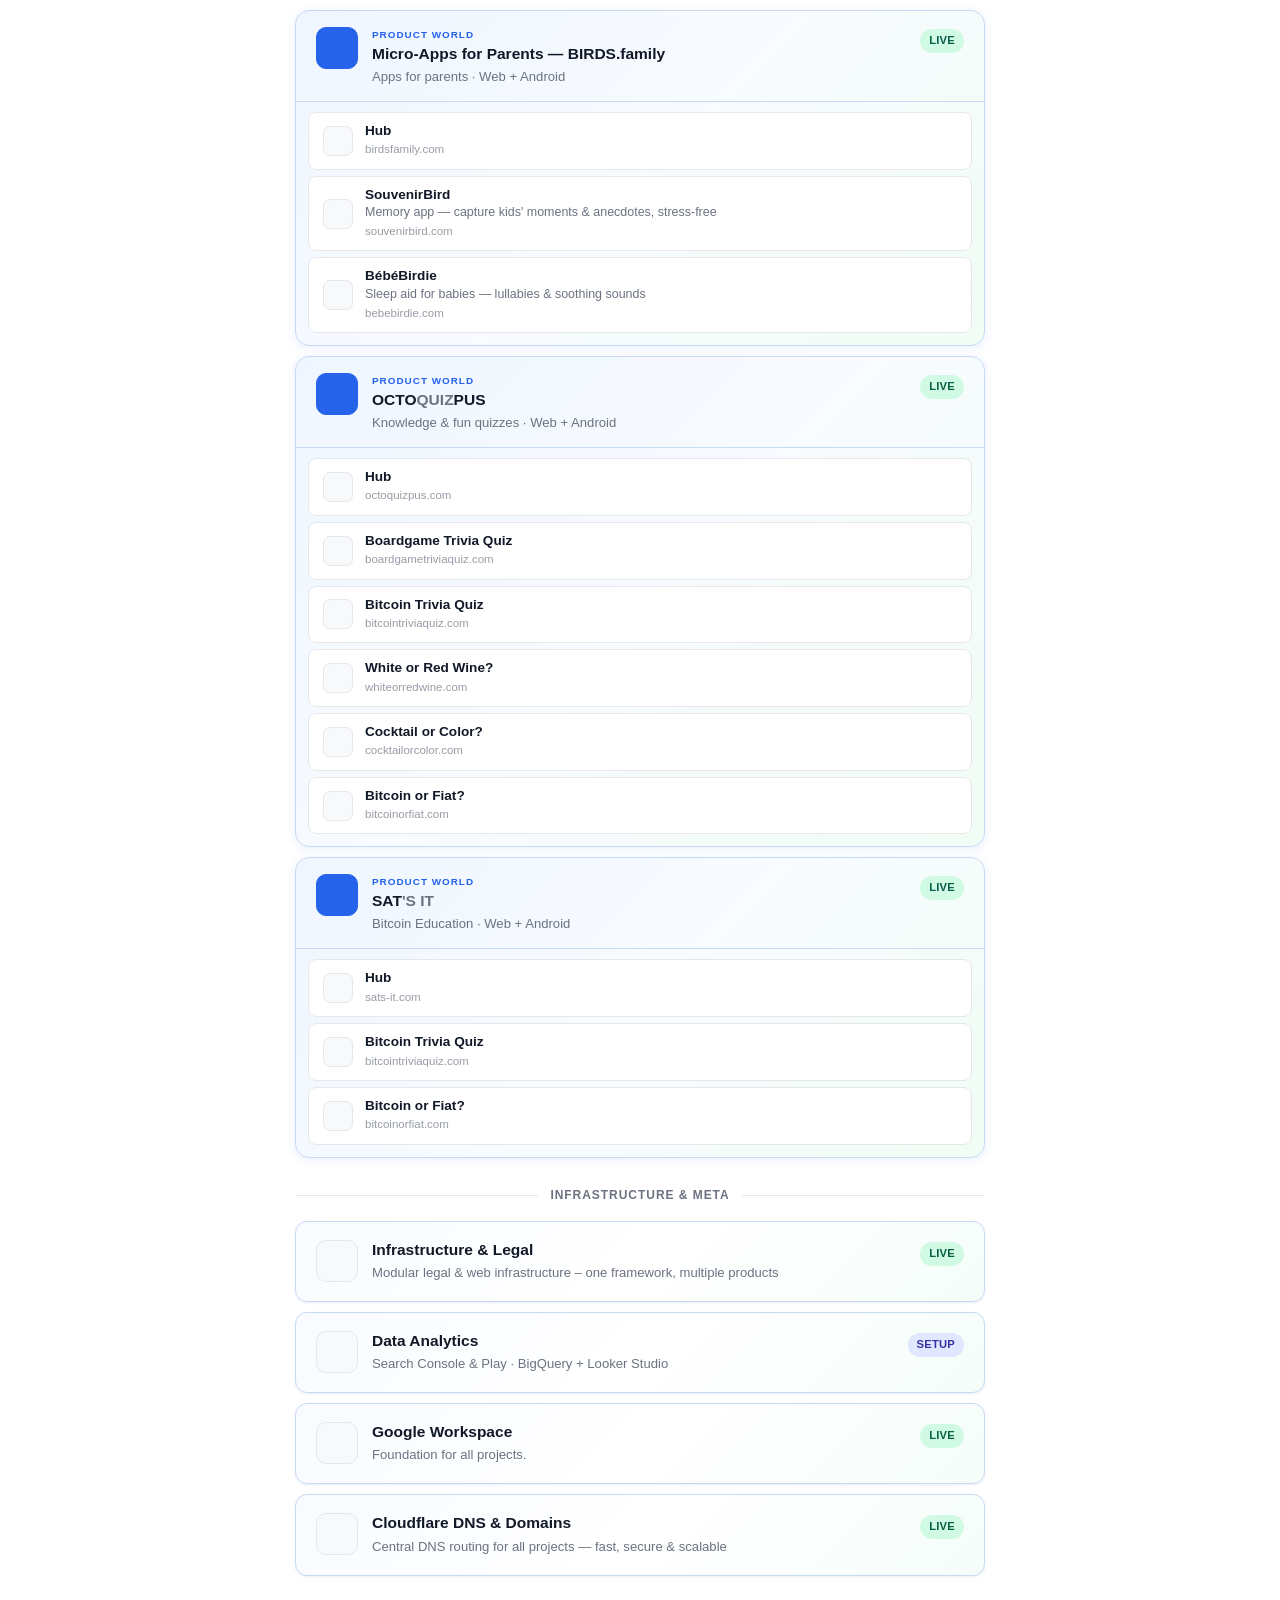
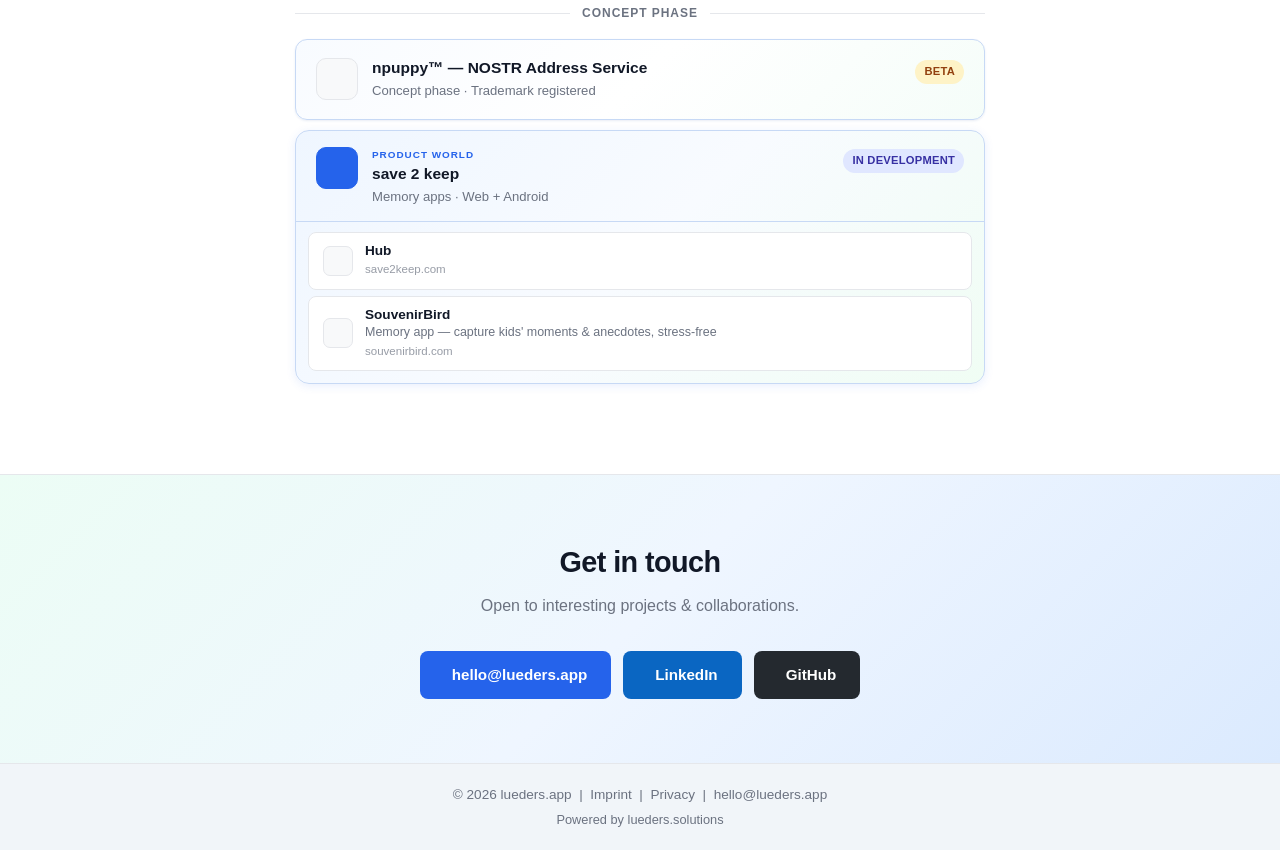
==== commit 29fbf068: "Style SAT'S IT title with quiz-hl grey span" ====
--- a/index.html
+++ b/index.html
@@ -254,7 +254,7 @@
                         <div class="hub-icon"><i class="fab fa-bitcoin"></i></div>
                         <div class="hub-info">
                             <div class="hub-produktwelt-label" data-i18n="pw-label">Product World</div>
-                            <h3 data-i18n="group-satsit-title">SAT'S IT</h3>
+                            <h3>SAT<span class="quiz-hl">'S IT</span></h3>
                             <p data-i18n="group-satsit-desc">Bitcoin Education · Web + Android</p>
                         </div>
                         <span class="hub-badge hub-badge-live">Live</span>
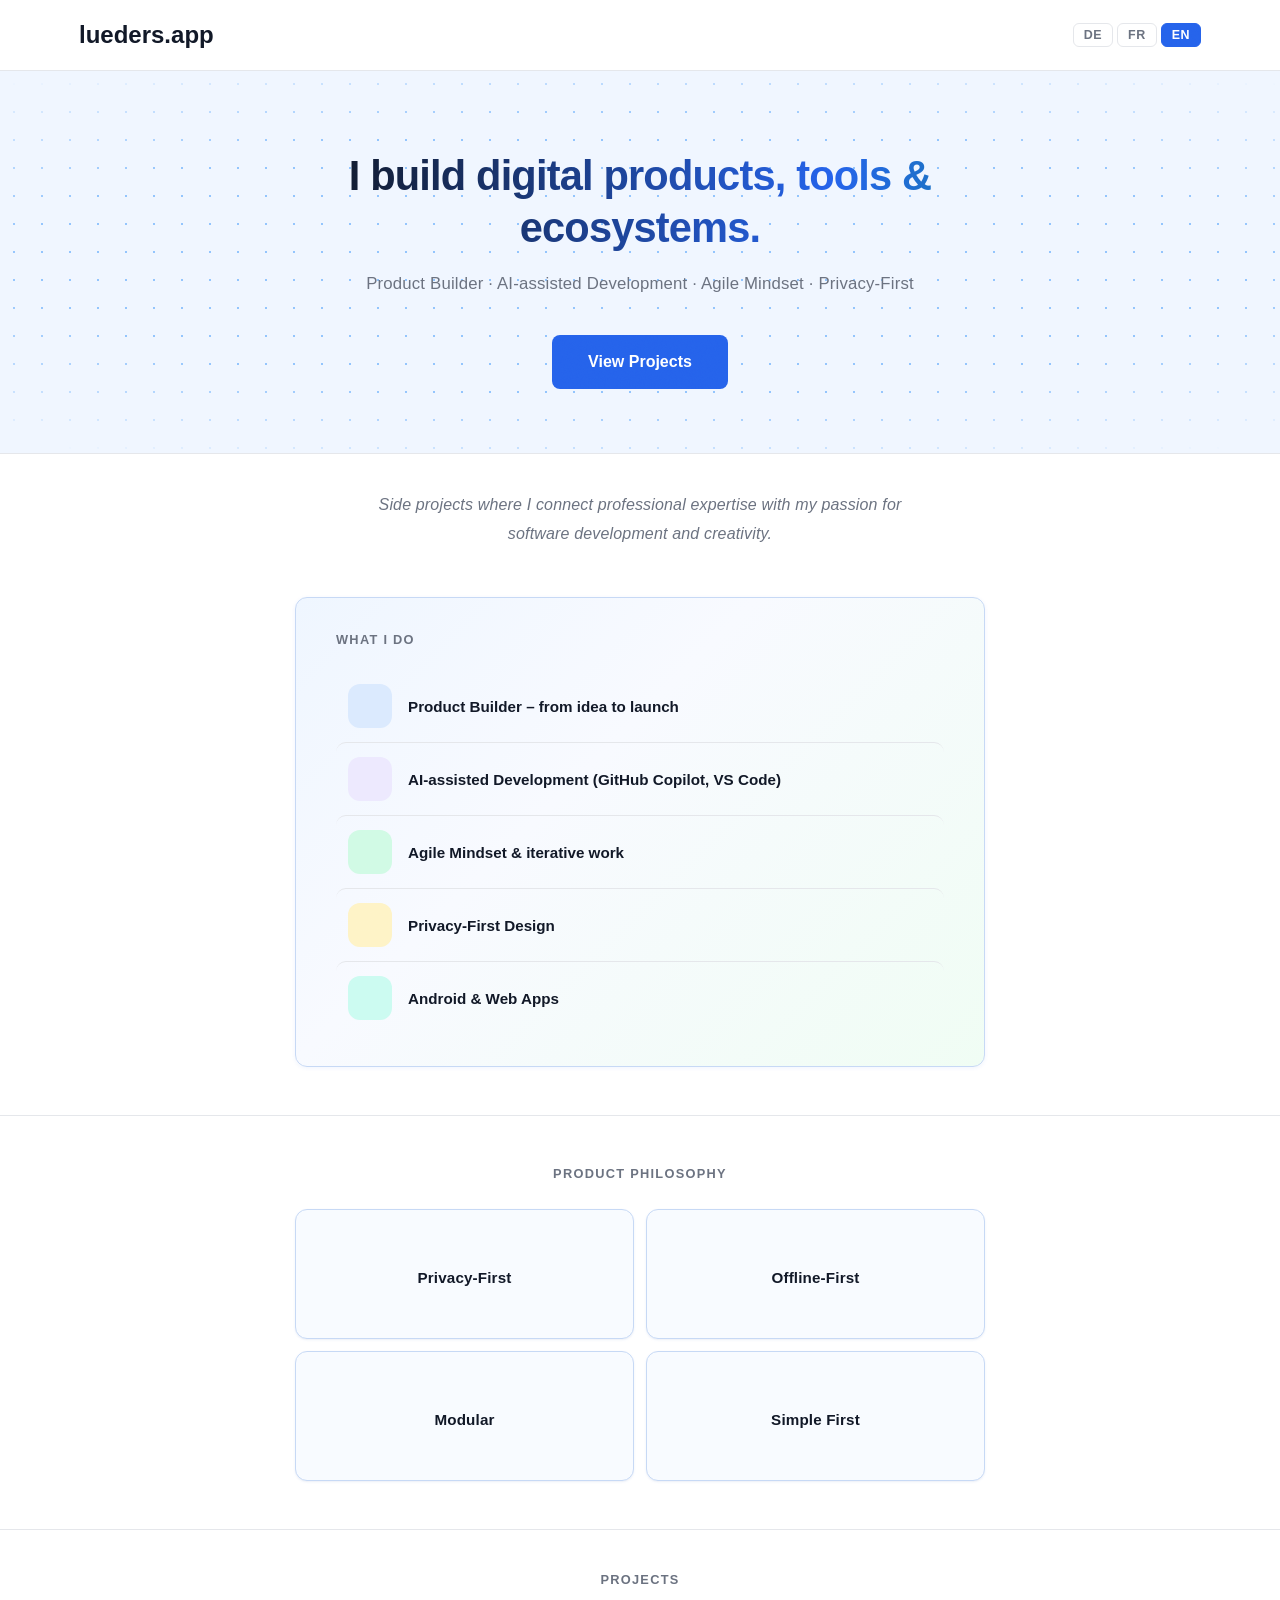
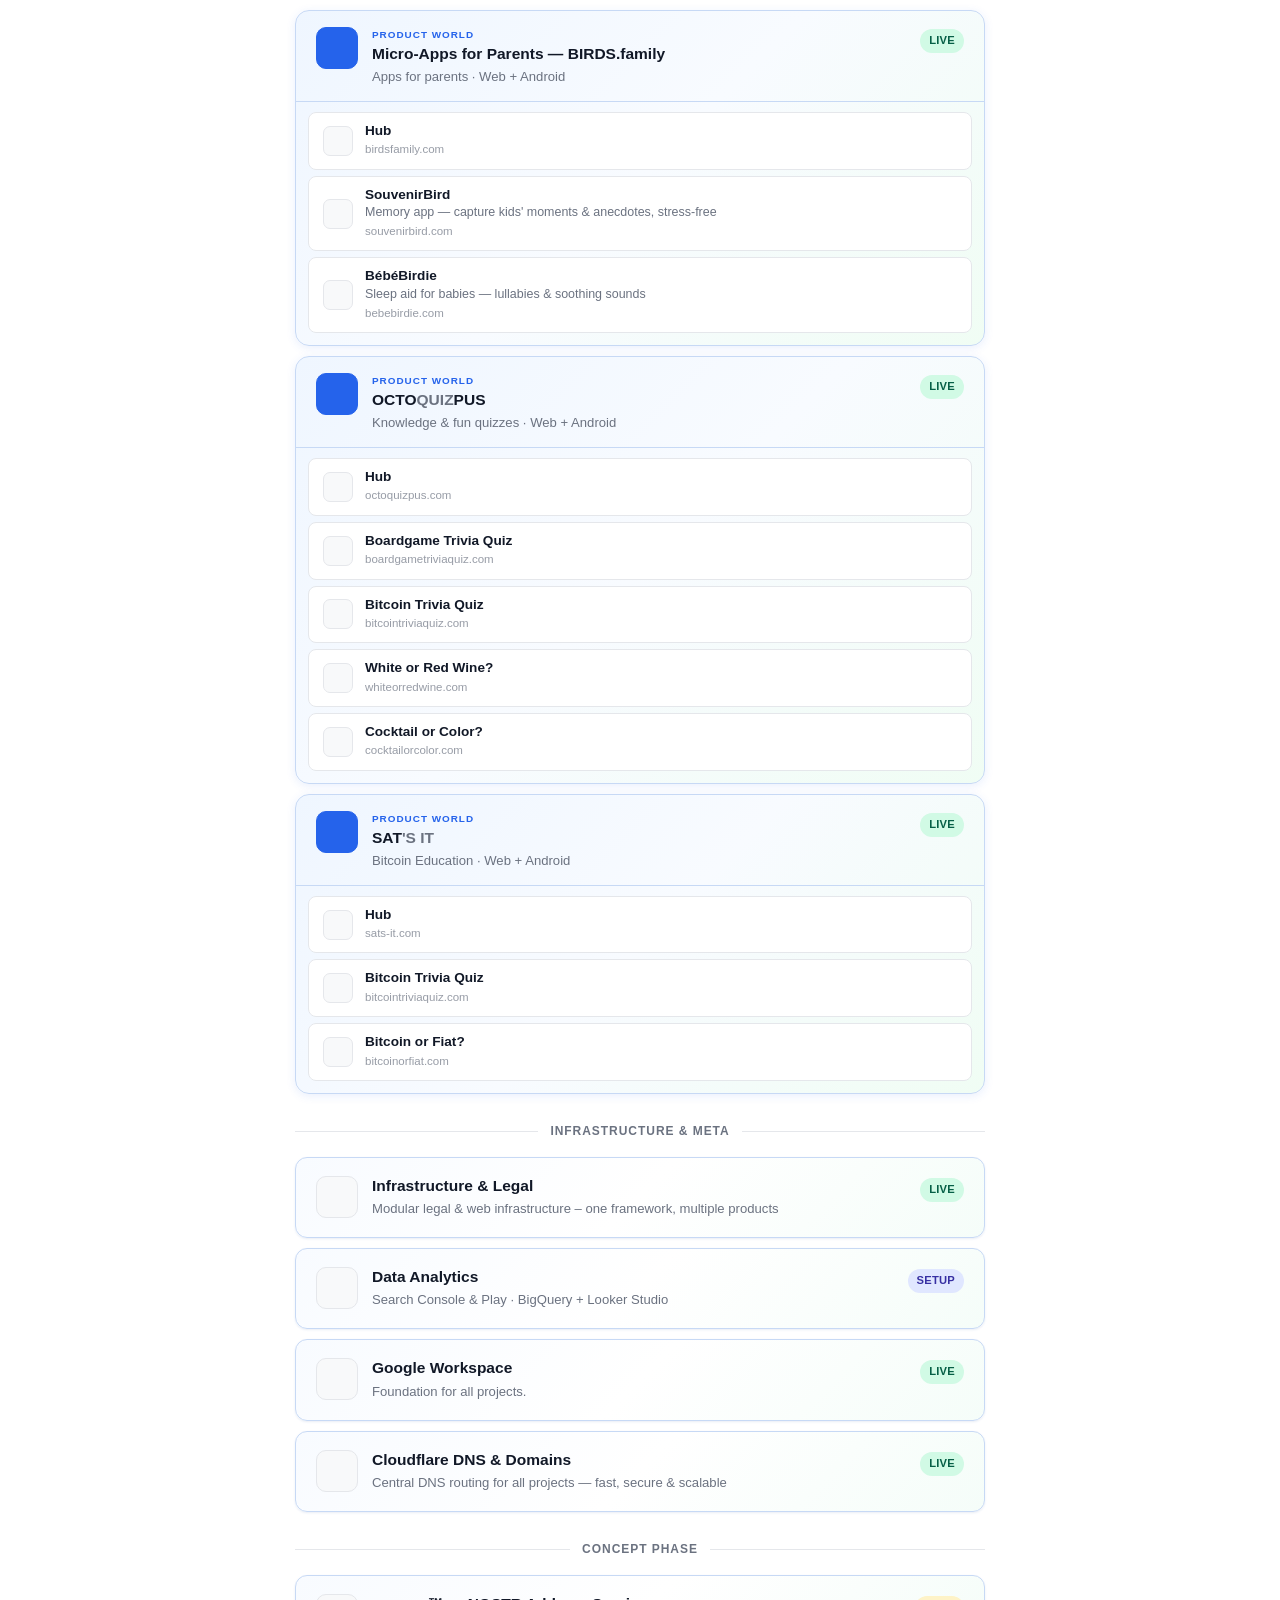
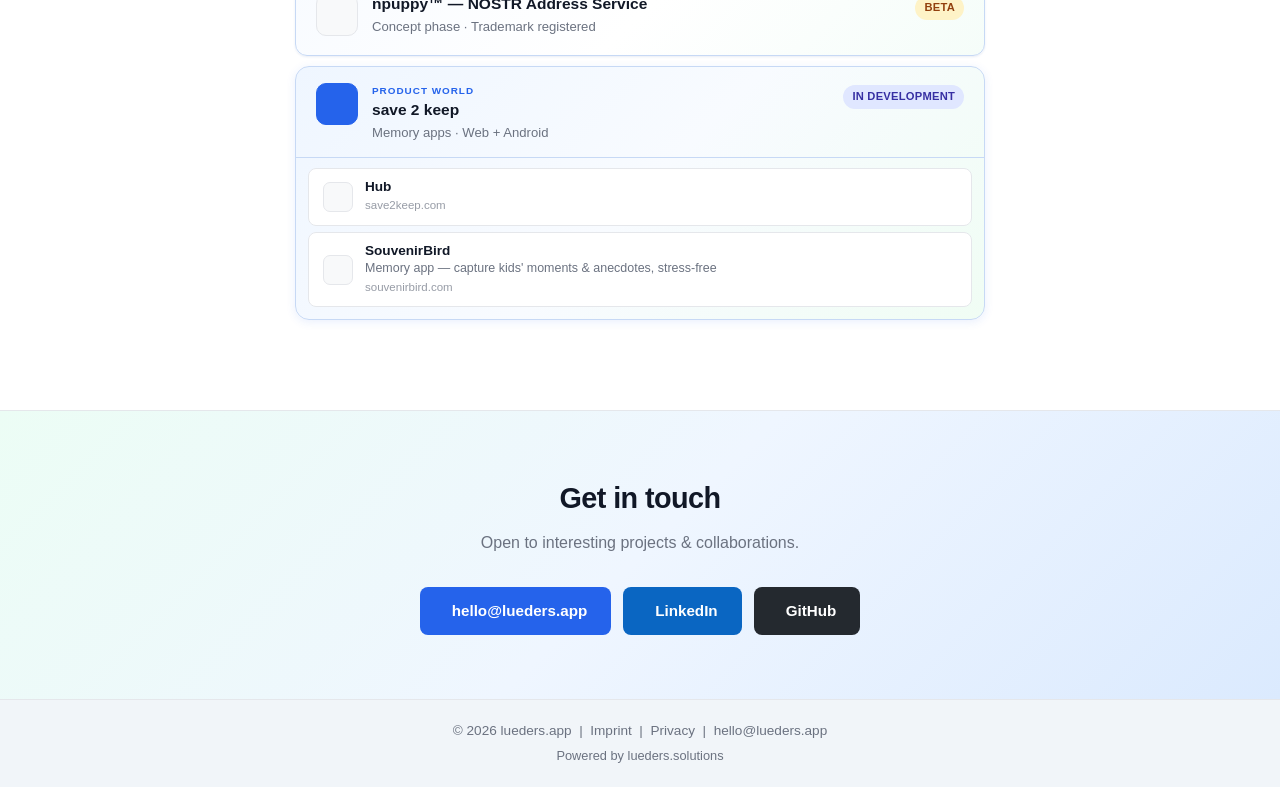
==== commit 316a56b1: "bitcoinorfiat moved to sats it" ====
--- a/index.html
+++ b/index.html
@@ -237,14 +237,14 @@
                             </div>
                             <i class="fas fa-arrow-up-right-from-square hub-subcard-arrow"></i>
                         </a>
-                        <a href="https://bitcoinorfiat.com" class="hub-subcard" target="_blank" rel="noopener noreferrer">
+                        <!-- <a href="https://bitcoinorfiat.com" class="hub-subcard" target="_blank" rel="noopener noreferrer">
                             <div class="hub-subcard-icon"><i class="fab fa-bitcoin"></i></div>
                             <div class="hub-subcard-info">
                                 <span class="hub-subcard-name">Bitcoin or Fiat?</span>
                                 <span class="hub-subcard-url">bitcoinorfiat.com</span>
                             </div>
                             <i class="fas fa-arrow-up-right-from-square hub-subcard-arrow"></i>
-                        </a>
+                        </a> -->
                     </div>
                 </div>
 
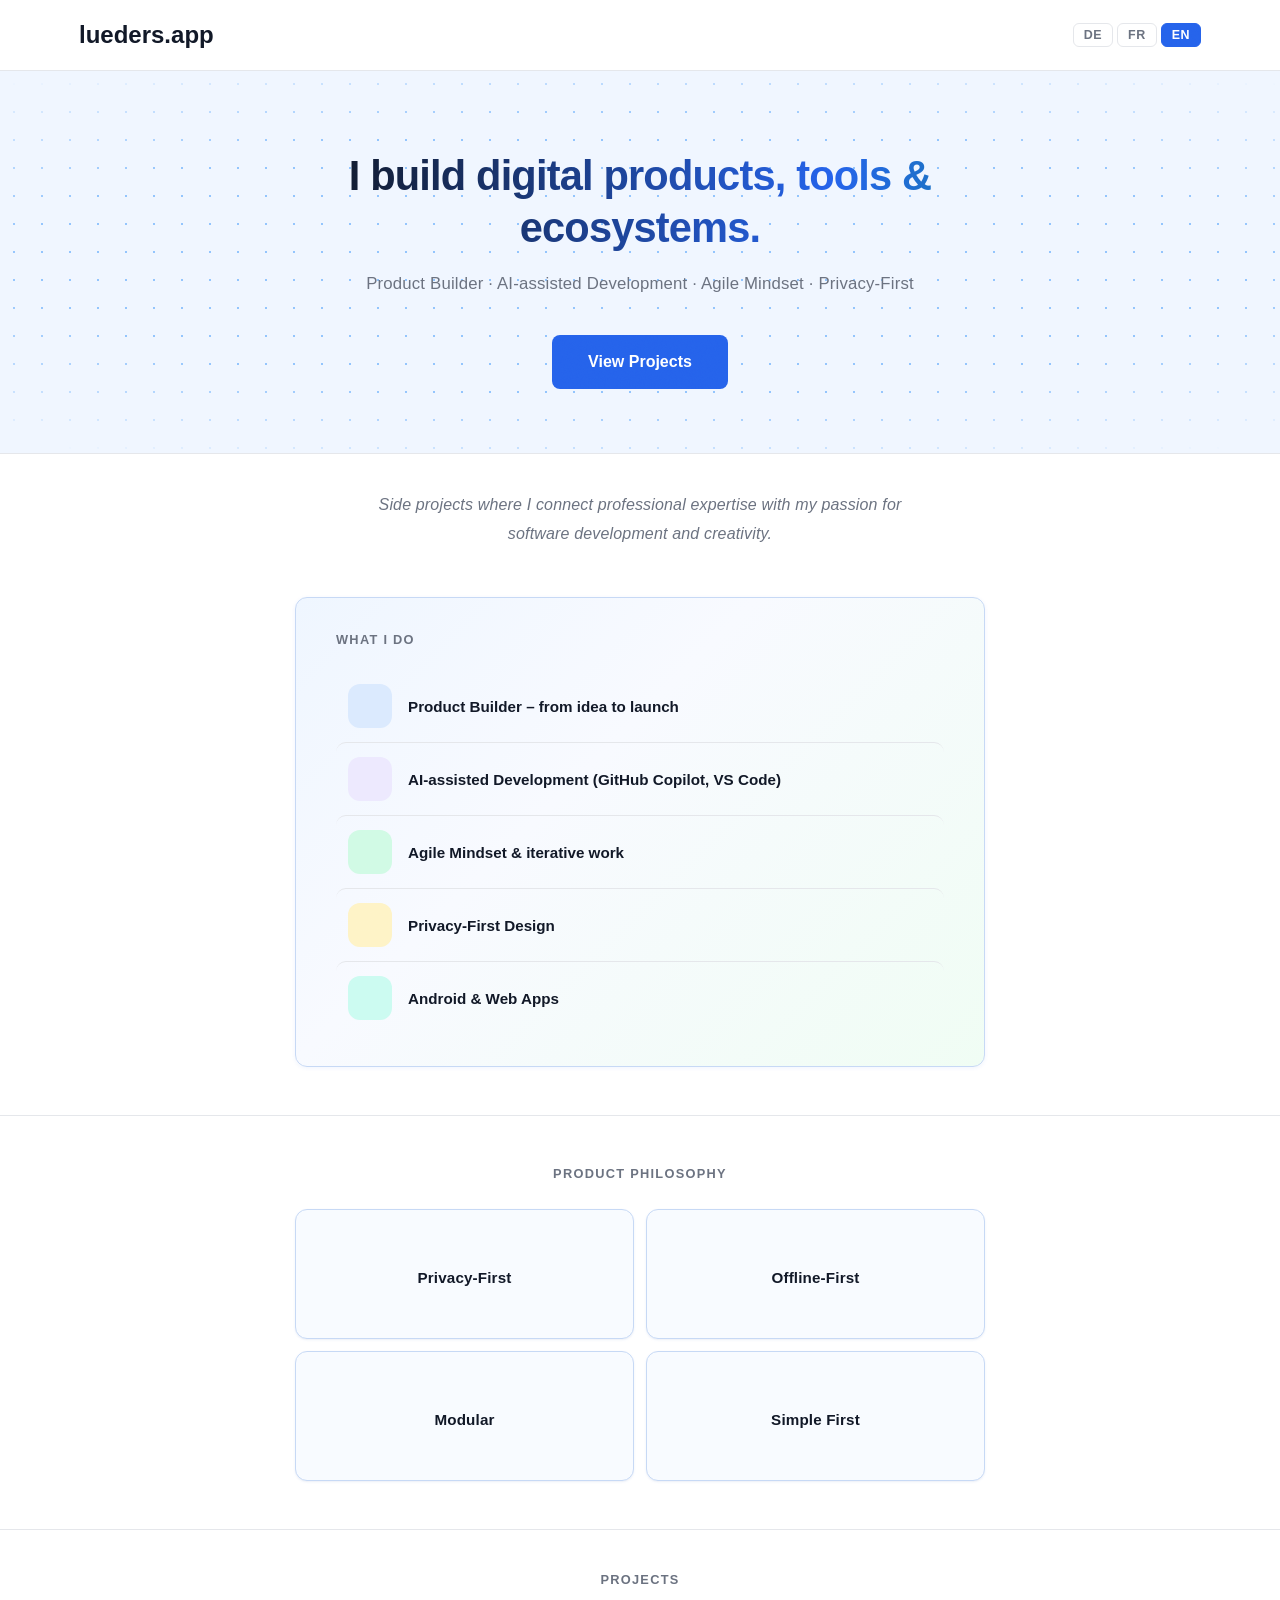
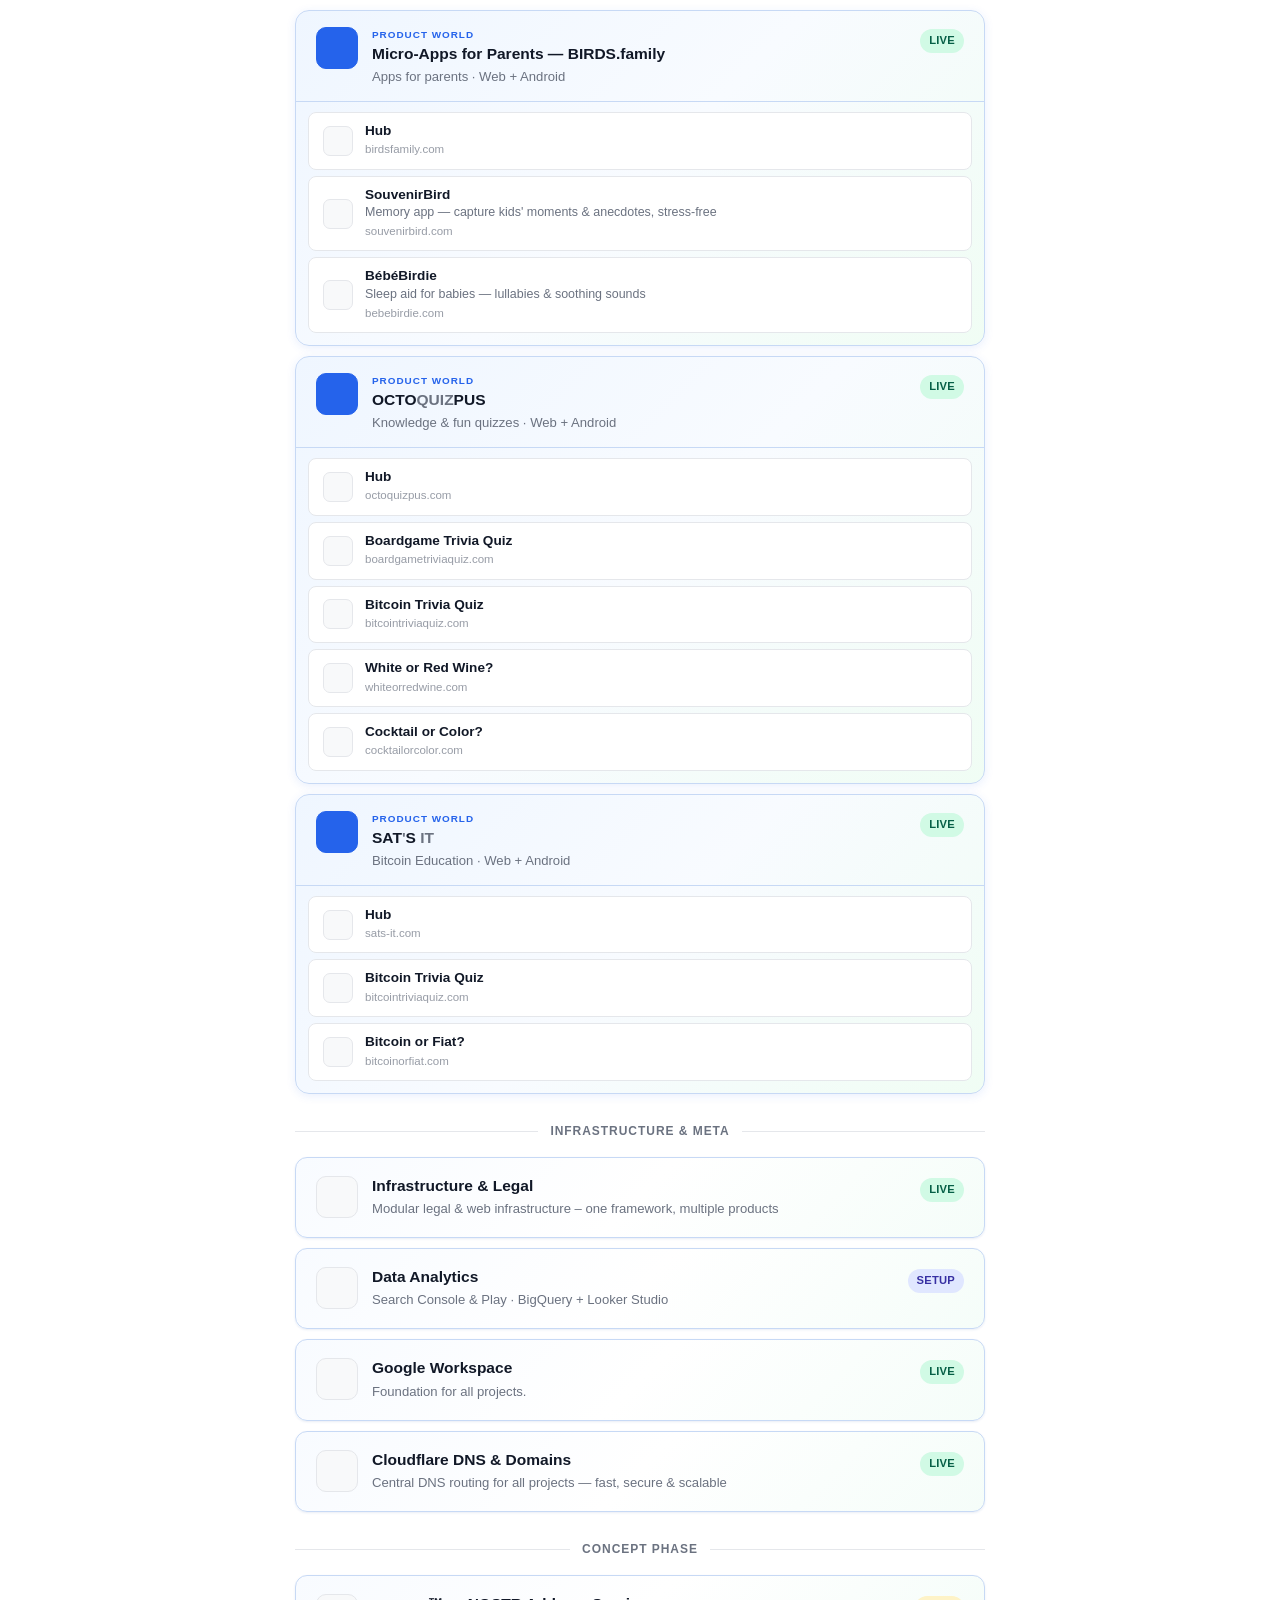
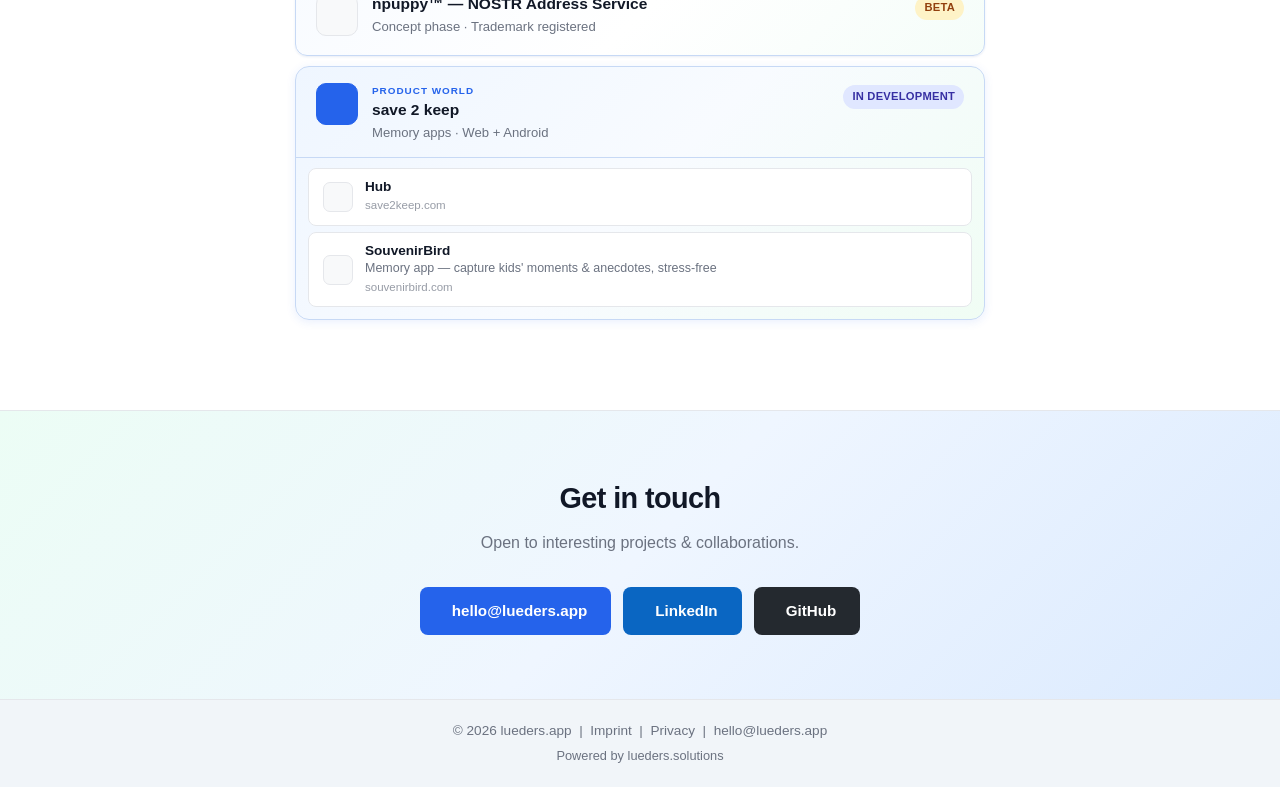
==== commit f16353a8: "fix: SAT'S IT heading styling" ====
--- a/index.html
+++ b/index.html
@@ -254,7 +254,7 @@
                         <div class="hub-icon"><i class="fab fa-bitcoin"></i></div>
                         <div class="hub-info">
                             <div class="hub-produktwelt-label" data-i18n="pw-label">Product World</div>
-                            <h3>SAT<span class="quiz-hl">'S IT</span></h3>
+                            <h3>SAT<span class="quiz-hl">'</span>S<span class="quiz-hl"> IT</span></h3>
                             <p data-i18n="group-satsit-desc">Bitcoin Education · Web + Android</p>
                         </div>
                         <span class="hub-badge hub-badge-live">Live</span>
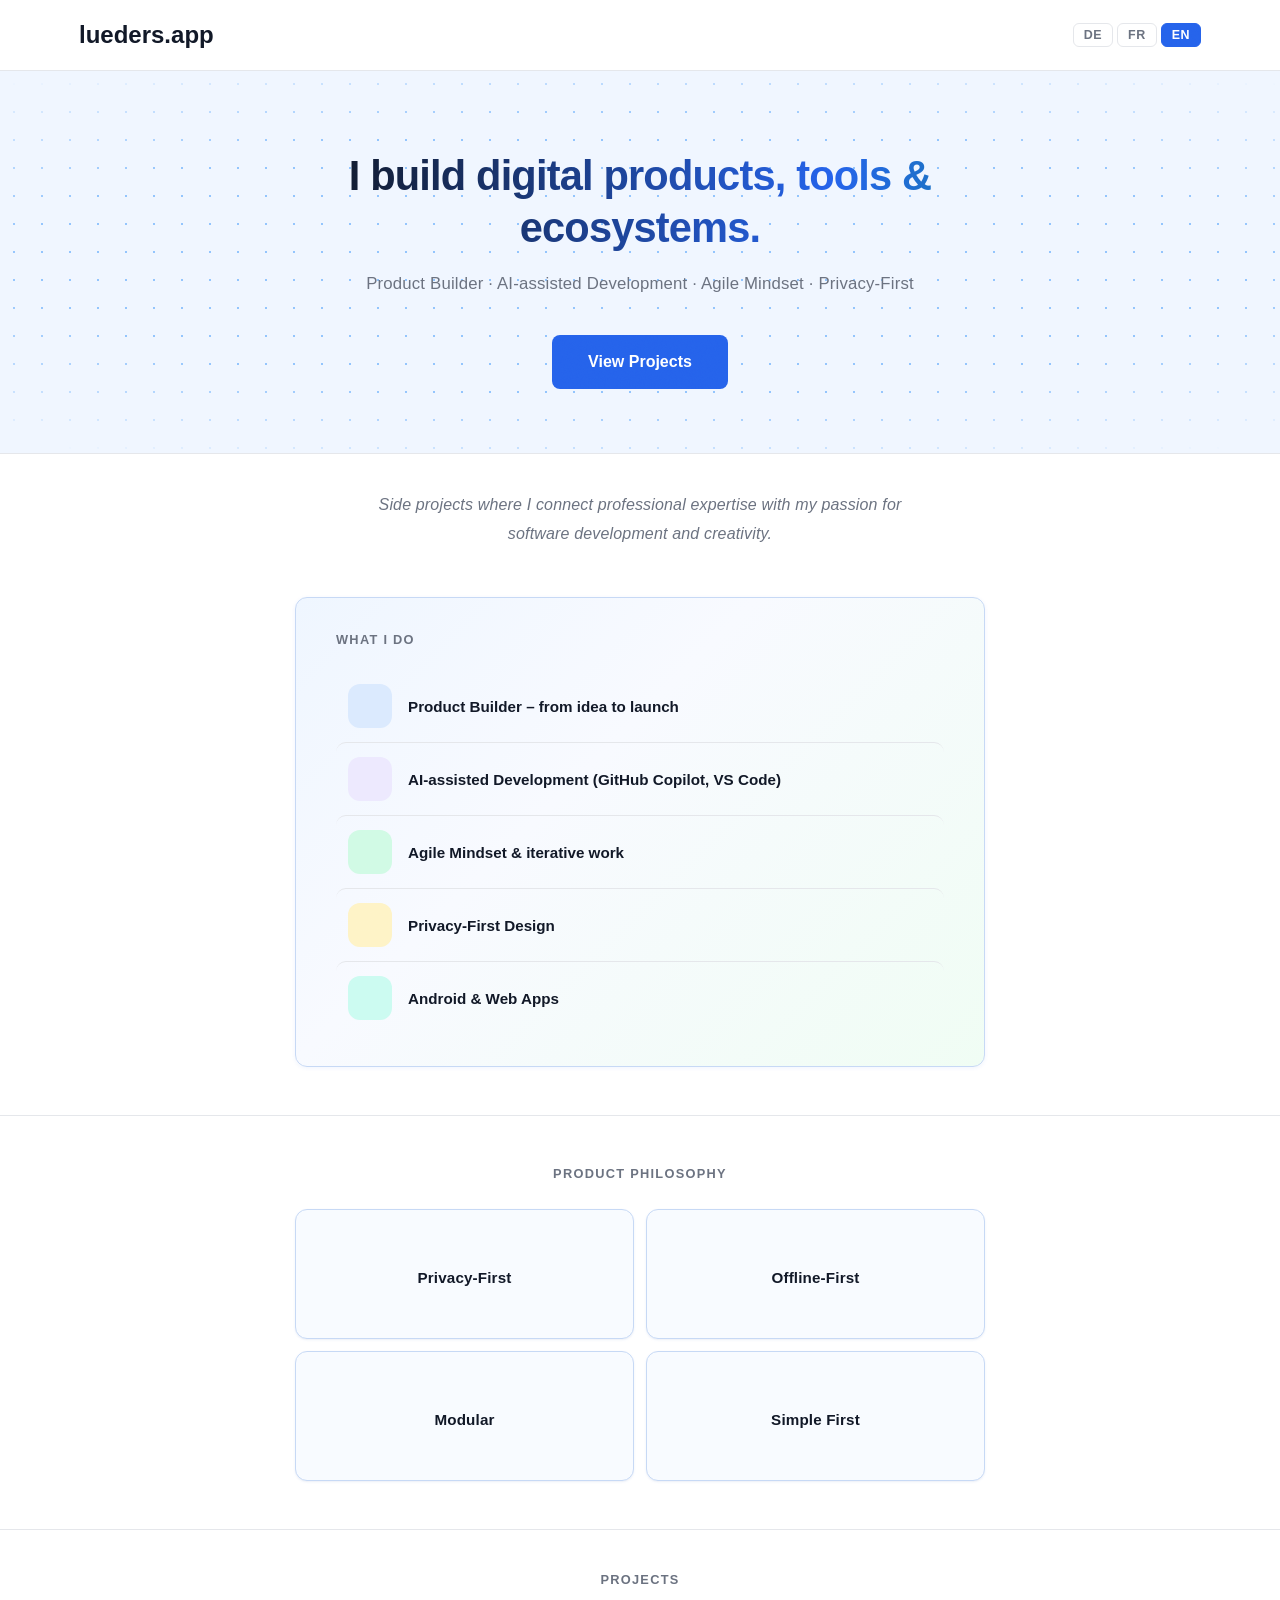
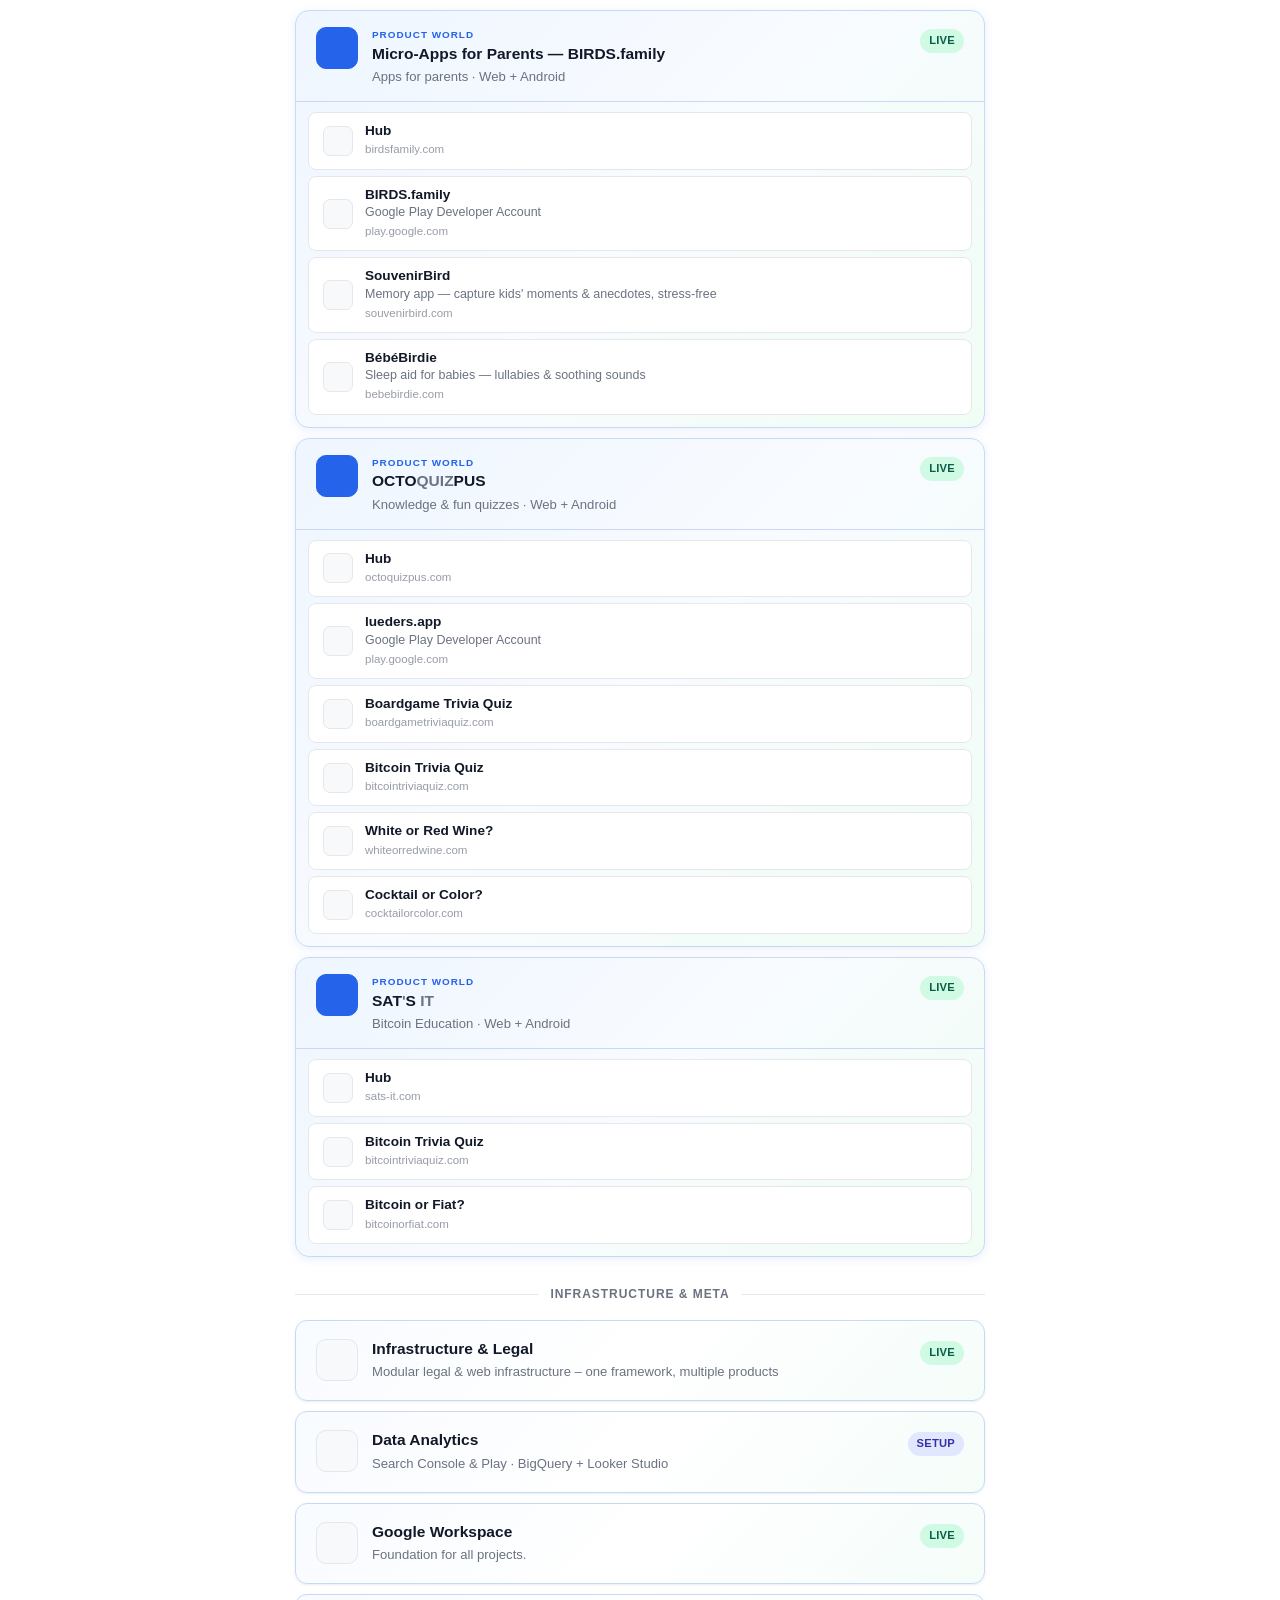
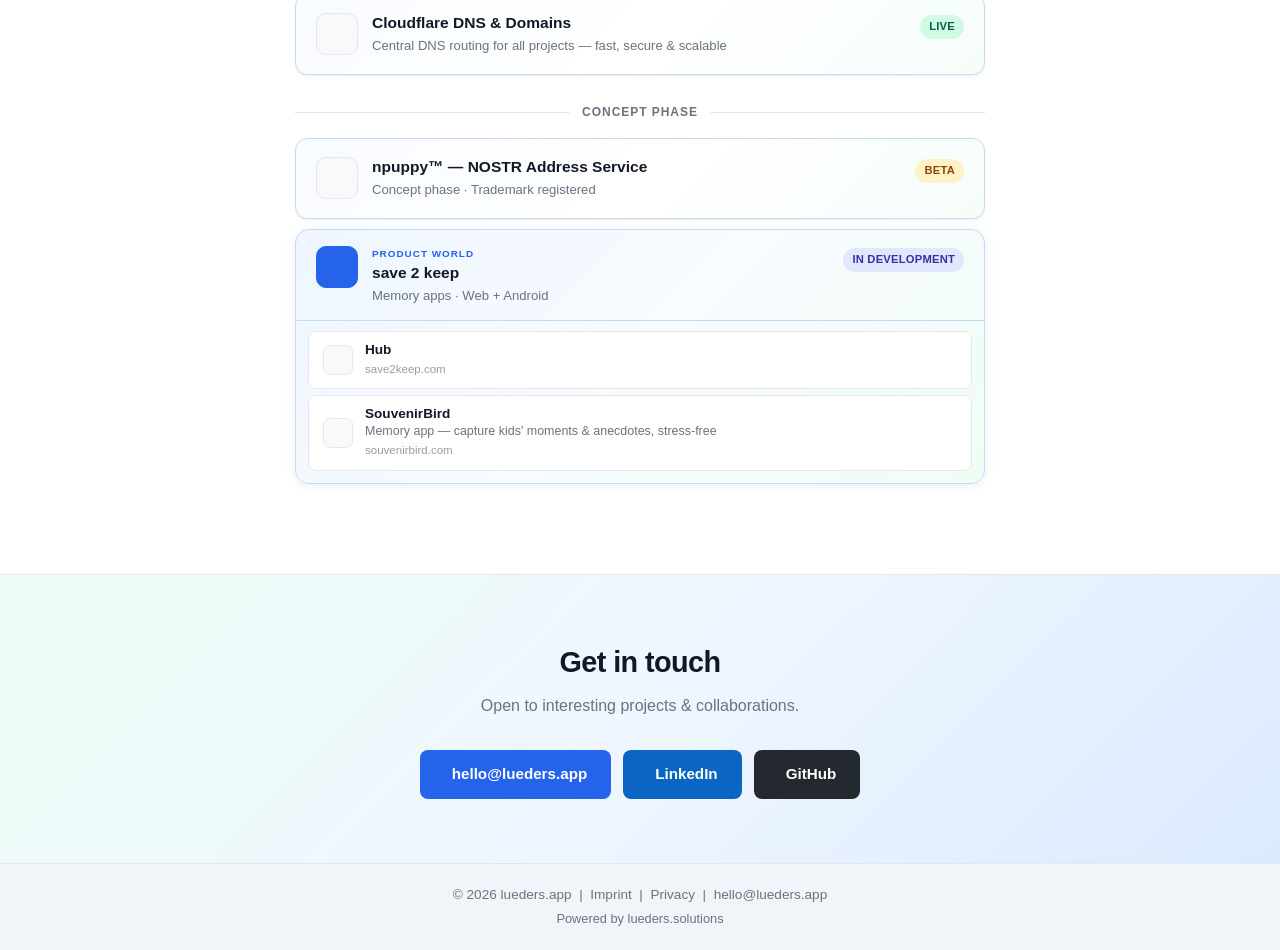
==== commit 4154cfa2: "Add Google Play Developer Account links (lueders.app & BIRDS.family) to BIRDS.family hub" ====
--- a/index.html
+++ b/index.html
@@ -164,6 +164,15 @@
                             </div>
                             <i class="fas fa-arrow-up-right-from-square hub-subcard-arrow"></i>
                         </a>
+                        <a href="https://play.google.com/store/apps/dev?id=6433726643366615380" class="hub-subcard" target="_blank" rel="noopener noreferrer">
+                            <div class="hub-subcard-icon"><i class="fas fa-store"></i></div>
+                            <div class="hub-subcard-info">
+                                <span class="hub-subcard-name">BIRDS.family</span>
+                                <span class="hub-subcard-desc" data-i18n="pw-googleplay-desc">Google Play Developer Account</span>
+                                <span class="hub-subcard-url">play.google.com</span>
+                            </div>
+                            <i class="fas fa-arrow-up-right-from-square hub-subcard-arrow"></i>
+                        </a>
                         <a href="https://souvenirbird.com" class="hub-subcard" target="_blank" rel="noopener noreferrer">
                             <div class="hub-subcard-icon"><i class="fas fa-dove"></i></div>
                             <div class="hub-subcard-info">
@@ -202,6 +211,15 @@
                             <div class="hub-subcard-info">
                                 <span class="hub-subcard-name">Hub</span>
                                 <span class="hub-subcard-url">octoquizpus.com</span>
+                            </div>
+                            <i class="fas fa-arrow-up-right-from-square hub-subcard-arrow"></i>
+                        </a>
+                        <a href="https://play.google.com/store/apps/dev?id=6815057130161735134" class="hub-subcard" target="_blank" rel="noopener noreferrer">
+                            <div class="hub-subcard-icon"><i class="fas fa-store"></i></div>
+                            <div class="hub-subcard-info">
+                                <span class="hub-subcard-name">lueders.app</span>
+                                <span class="hub-subcard-desc" data-i18n="pw-googleplay-desc">Google Play Developer Account</span>
+                                <span class="hub-subcard-url">play.google.com</span>
                             </div>
                             <i class="fas fa-arrow-up-right-from-square hub-subcard-arrow"></i>
                         </a>
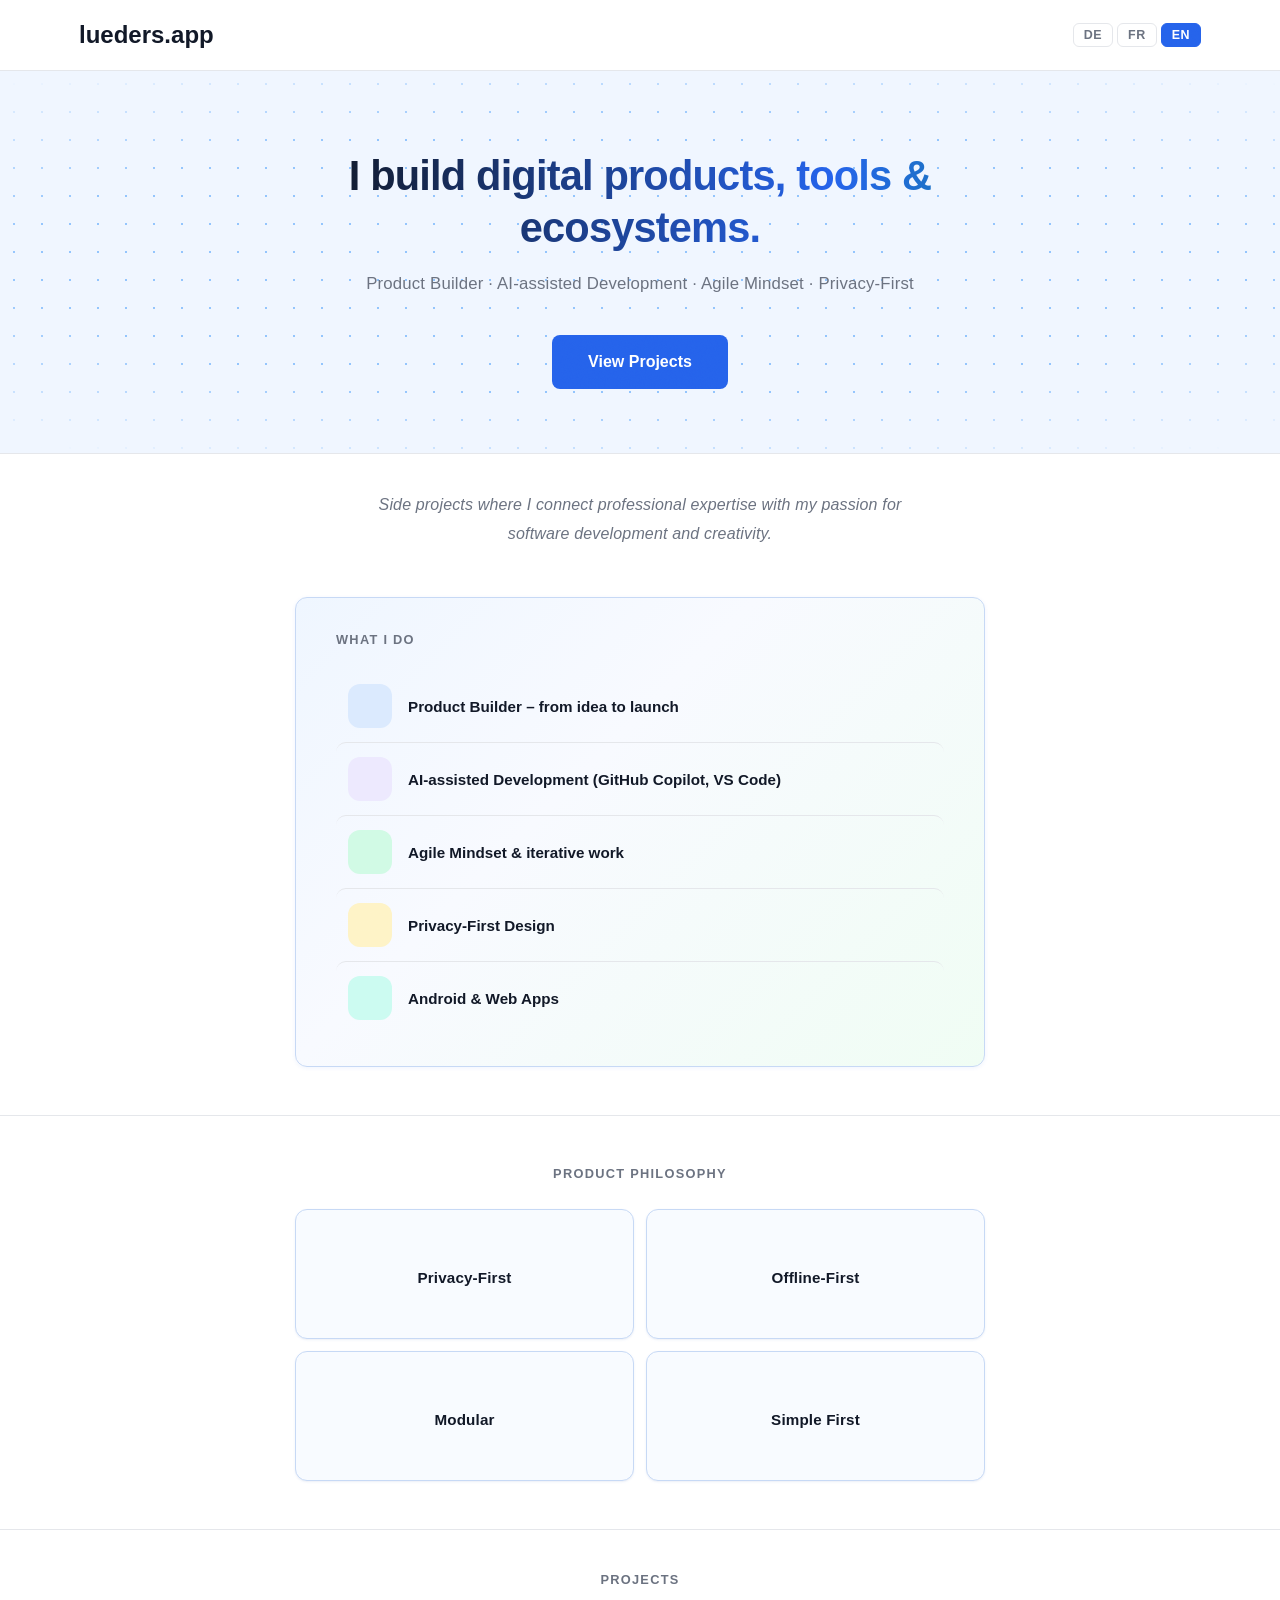
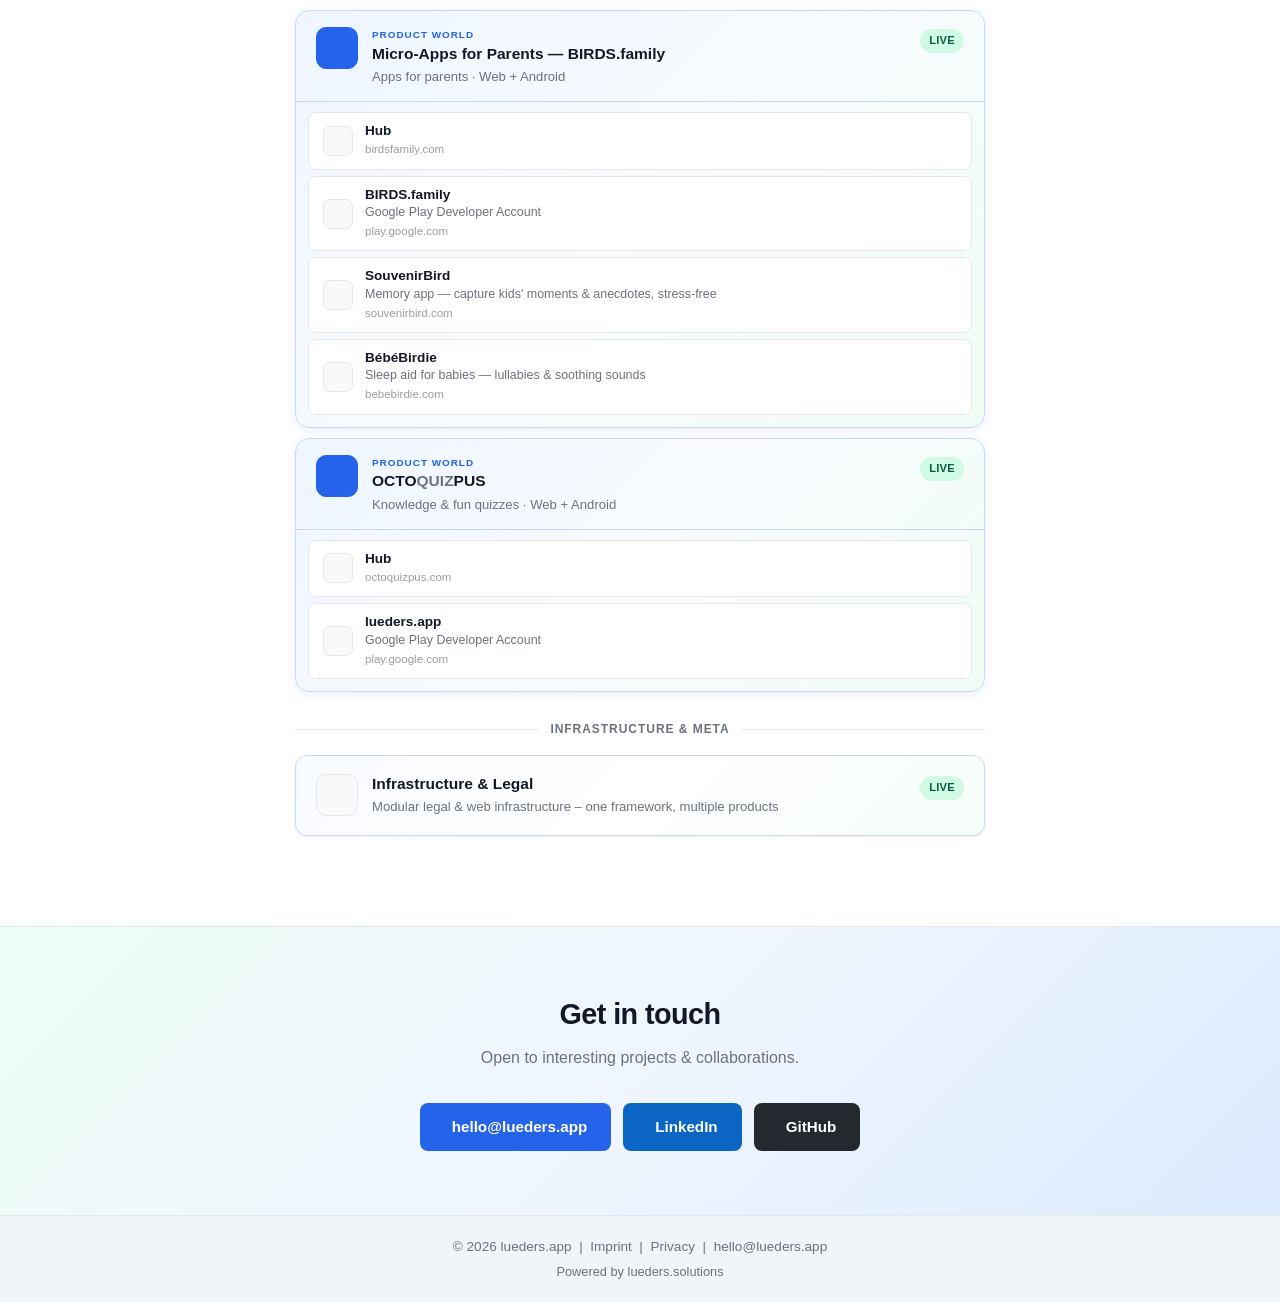
==== commit 2a5bbe06: "Update project listings" ====
--- a/index.html
+++ b/index.html
@@ -223,31 +223,32 @@
                             </div>
                             <i class="fas fa-arrow-up-right-from-square hub-subcard-arrow"></i>
                         </a>
-                        <a href="https://boardgametriviaquiz.com" class="hub-subcard" target="_blank" rel="noopener noreferrer">
+                        <!--
+                        <a href="https://boardgame.octoquizpus.com" class="hub-subcard" target="_blank" rel="noopener noreferrer">
                             <div class="hub-subcard-icon"><i class="fas fa-dice"></i></div>
                             <div class="hub-subcard-info">
                                 <span class="hub-subcard-name">Boardgame Trivia Quiz</span>
-                                <span class="hub-subcard-url">boardgametriviaquiz.com</span>
-                            </div>
-                            <i class="fas fa-arrow-up-right-from-square hub-subcard-arrow"></i>
-                        </a>
-                        <a href="https://bitcointriviaquiz.com" class="hub-subcard" target="_blank" rel="noopener noreferrer">
+                                <span class="hub-subcard-url">boardgame.octoquizpus.com</span>
+                            </div>
+                            <i class="fas fa-arrow-up-right-from-square hub-subcard-arrow"></i>
+                        </a>
+                        <a href="https://bitcoin.octoquizpus.com" class="hub-subcard" target="_blank" rel="noopener noreferrer">
                             <div class="hub-subcard-icon"><i class="fab fa-bitcoin"></i></div>
                             <div class="hub-subcard-info">
                                 <span class="hub-subcard-name">Bitcoin Trivia Quiz</span>
-                                <span class="hub-subcard-url">bitcointriviaquiz.com</span>
-                            </div>
-                            <i class="fas fa-arrow-up-right-from-square hub-subcard-arrow"></i>
-                        </a>
-                        <a href="https://whiteorredwine.com" class="hub-subcard" target="_blank" rel="noopener noreferrer">
+                                <span class="hub-subcard-url">bitcoin.octoquizpus.com</span>
+                            </div>
+                            <i class="fas fa-arrow-up-right-from-square hub-subcard-arrow"></i>
+                        </a>
+                        <a href="https://whiteorredwine.octoquizpus.com" class="hub-subcard" target="_blank" rel="noopener noreferrer">
                             <div class="hub-subcard-icon"><i class="fas fa-wine-glass"></i></div>
                             <div class="hub-subcard-info">
                                 <span class="hub-subcard-name">White or Red Wine?</span>
-                                <span class="hub-subcard-url">whiteorredwine.com</span>
-                            </div>
-                            <i class="fas fa-arrow-up-right-from-square hub-subcard-arrow"></i>
-                        </a>
-                        <a href="https://cocktailorcolor.com" class="hub-subcard" target="_blank" rel="noopener noreferrer">
+                                <span class="hub-subcard-url">whiteorredwine.octoquizpus.com</span>
+                            </div>
+                            <i class="fas fa-arrow-up-right-from-square hub-subcard-arrow"></i>
+                        </a>
+                        <a href="https://cocktailorcolor.octoquizpus.com" class="hub-subcard" target="_blank" rel="noopener noreferrer">
                             <div class="hub-subcard-icon"><i class="fas fa-martini-glass-citrus"></i></div>
                             <div class="hub-subcard-info">
                                 <span class="hub-subcard-name">Cocktail or Color?</span>
@@ -255,18 +256,19 @@
                             </div>
                             <i class="fas fa-arrow-up-right-from-square hub-subcard-arrow"></i>
                         </a>
-                        <!-- <a href="https://bitcoinorfiat.com" class="hub-subcard" target="_blank" rel="noopener noreferrer">
+                        <a href="https://bitcoinorfiat.octoquizpus.com" class="hub-subcard" target="_blank" rel="noopener noreferrer">
                             <div class="hub-subcard-icon"><i class="fab fa-bitcoin"></i></div>
                             <div class="hub-subcard-info">
                                 <span class="hub-subcard-name">Bitcoin or Fiat?</span>
                                 <span class="hub-subcard-url">bitcoinorfiat.com</span>
                             </div>
                             <i class="fas fa-arrow-up-right-from-square hub-subcard-arrow"></i>
-                        </a> -->
-                    </div>
-                </div>
-
-                <!-- SAT'S IT Produktwelt -->
+                        </a>
+                        -->
+                    </div>
+                </div>
+
+                <!-- SAT'S IT Produktwelt
                 <div class="hub-produktwelt">
                     <div class="hub-produktwelt-header">
                         <div class="hub-icon"><i class="fab fa-bitcoin"></i></div>
@@ -304,6 +306,7 @@
                         </a>
                     </div>
                 </div>
+                -->
 
                 <!-- Meta Divider -->
                 <div class="hub-group-divider">
@@ -324,6 +327,7 @@
                 </div>
 
                 <!-- Data Analytics -->
+                <!--
                 <div class="hub-card">
                     <div class="hub-header">
                         <div class="hub-icon"><i class="fas fa-chart-bar"></i></div>
@@ -334,8 +338,10 @@
                         <span class="hub-badge hub-badge-dev" data-i18n="badge-setup">Setup</span>
                     </div>
                 </div>
+                -->
 
                 <!-- Google Workspace -->
+                <!--
                 <div class="hub-card">
                     <div class="hub-header">
                         <div class="hub-icon"><i class="fas fa-briefcase"></i></div>
@@ -346,8 +352,10 @@
                         <span class="hub-badge hub-badge-live">Live</span>
                     </div>
                 </div>
+                -->
 
                 <!-- Cloudflare -->
+                <!--
                 <div class="hub-card">
                     <div class="hub-header">
                         <div class="hub-icon"><i class="fas fa-shield-alt"></i></div>
@@ -358,13 +366,13 @@
                         <span class="hub-badge hub-badge-live">Live</span>
                     </div>
                 </div>
-
-                <!-- Meta Divider -->
+                -->
+
+                <!-- Concept Phase
                 <div class="hub-group-divider">
                     <span data-i18n="group-concept-label">Concept Phase</span>
                 </div>
 
-                <!-- npuppy -->
                 <div class="hub-card">
                     <div class="hub-header">
                         <div class="hub-icon"><i class="fas fa-dog"></i></div>
@@ -377,7 +385,6 @@
                     <a href="https://npuppy.io" class="stretched-link" target="_blank" rel="noopener noreferrer" aria-label="npuppy.io"></a>
                 </div>
 
-                <!-- save 2 keep Produktwelt -->
                 <div class="hub-produktwelt">
                     <div class="hub-produktwelt-header">
                         <div class="hub-icon"><i class="fas fa-camera"></i></div>
@@ -408,6 +415,7 @@
                         </a>
                     </div>
                 </div>
+                -->
 
             </div>
         </section>
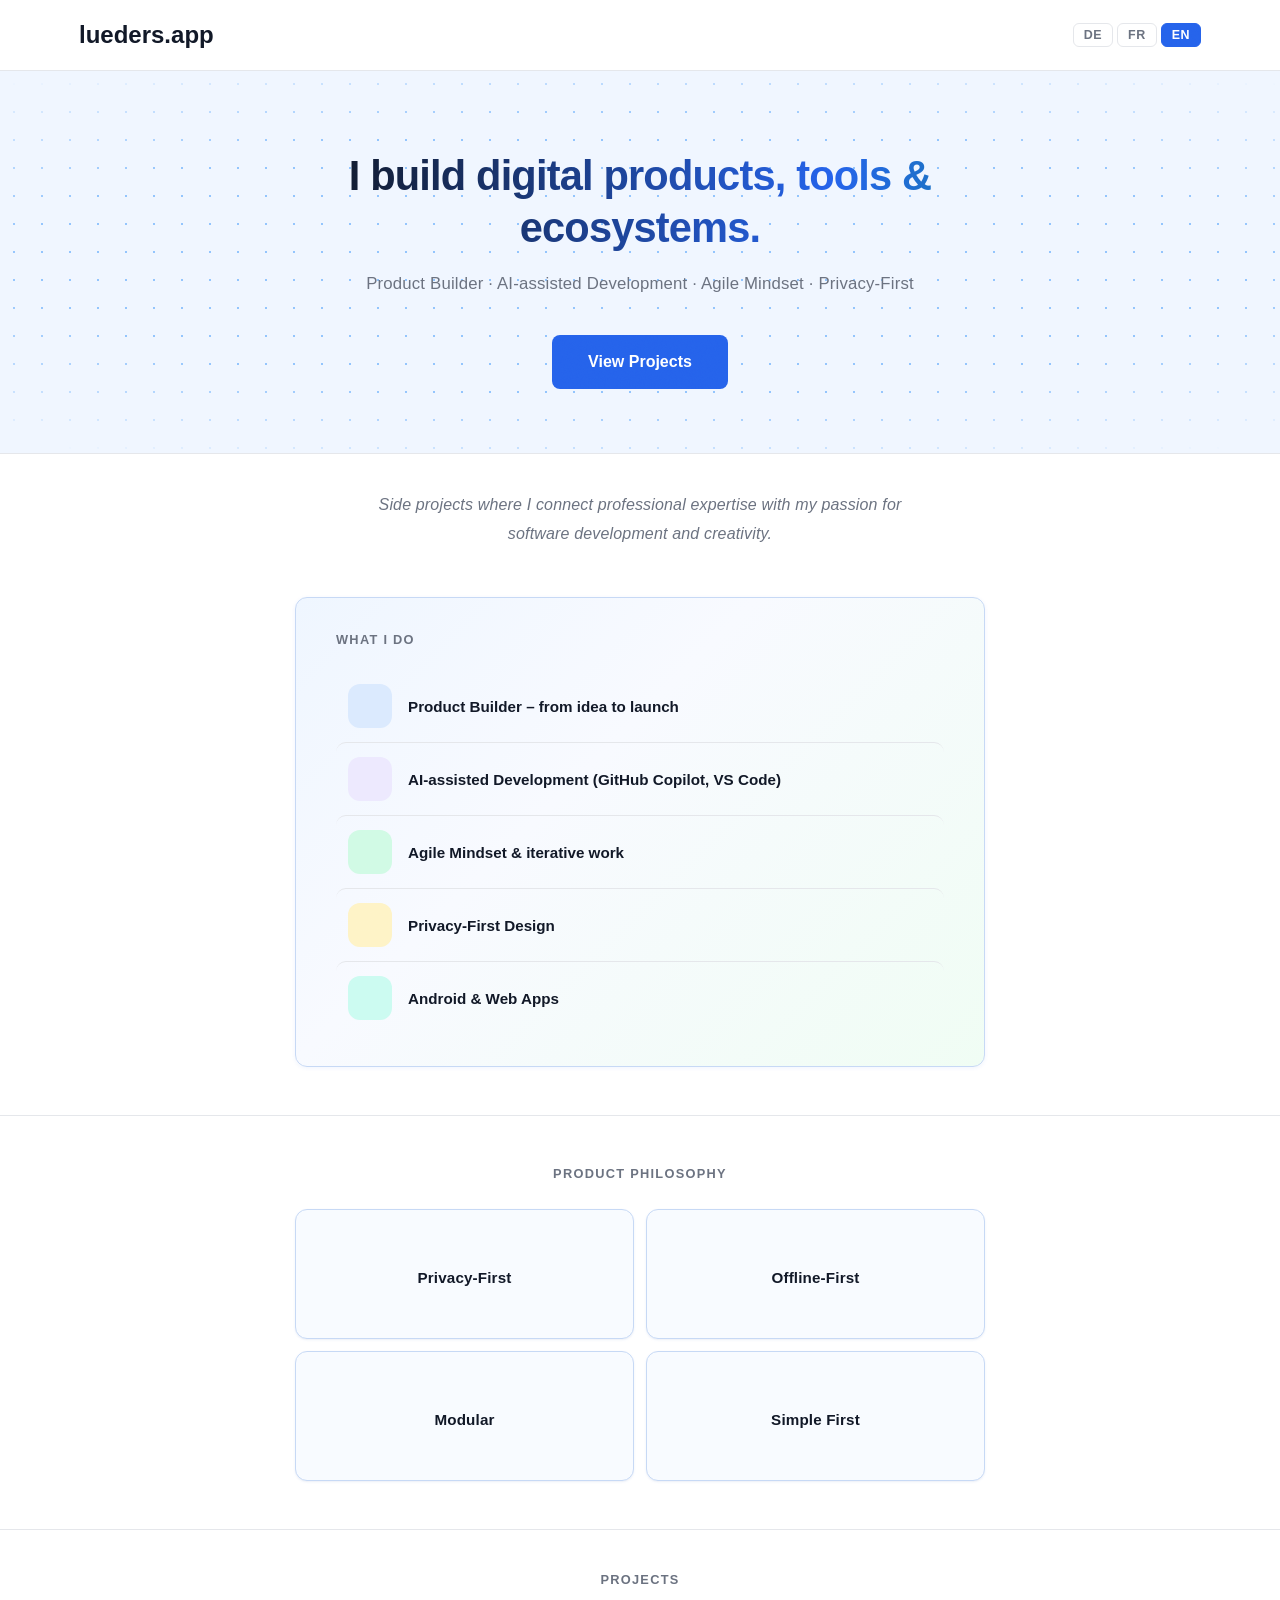
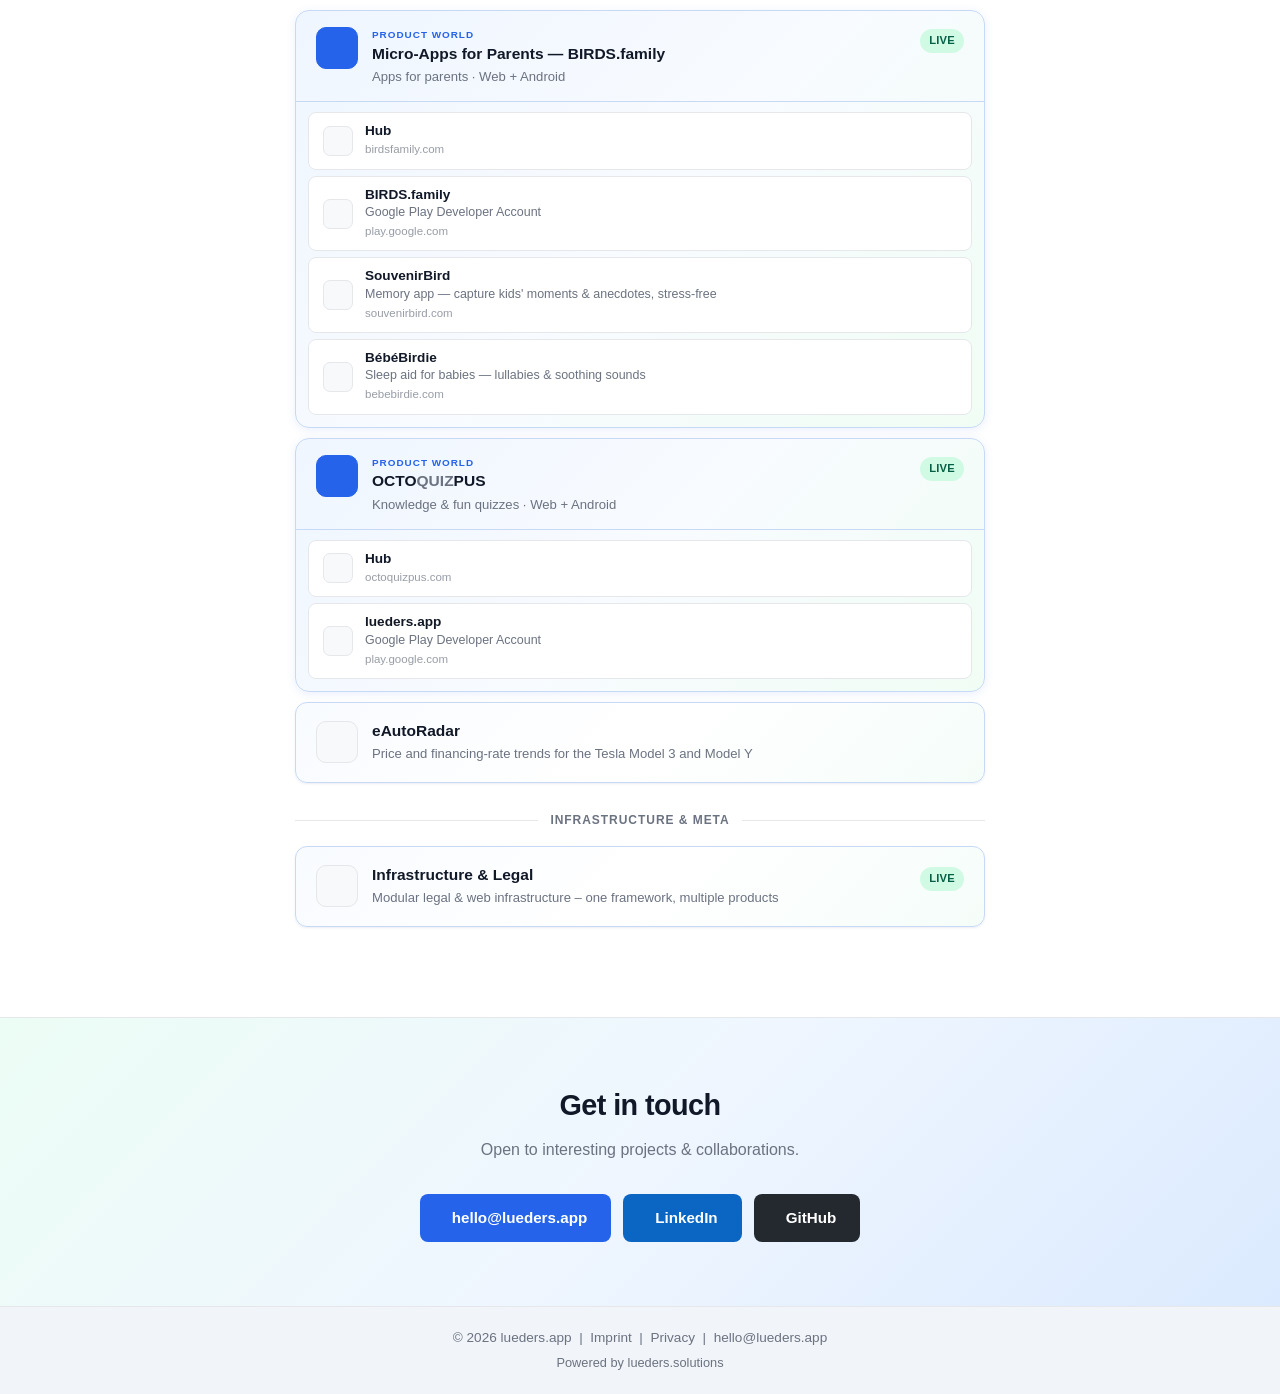
==== commit fa90650d: "Add eAutoRadar project link Co-authored-by: Copilot <223556219+Copilot@users.noreply.github.com>" ====
--- a/index.html
+++ b/index.html
@@ -308,6 +308,18 @@
                 </div>
                 -->
 
+                <!-- eAutoRadar -->
+                <div class="hub-card">
+                    <div class="hub-header">
+                        <div class="hub-icon"><i class="fas fa-bolt"></i></div>
+                        <div class="hub-info">
+                            <h3 data-i18n="group-eautoradar-title">eAutoRadar</h3>
+                            <p data-i18n="group-eautoradar-desc">Preis- und Zinsverlauf von Tesla Model 3 und Model Y</p>
+                        </div>
+                    </div>
+                    <a href="https://eautoradar.de" class="stretched-link" target="_blank" rel="noopener noreferrer" aria-label="eautoradar.de"></a>
+                </div>
+
                 <!-- Meta Divider -->
                 <div class="hub-group-divider">
                     <span data-i18n="group-infra-label">Infrastructure &amp; Meta</span>
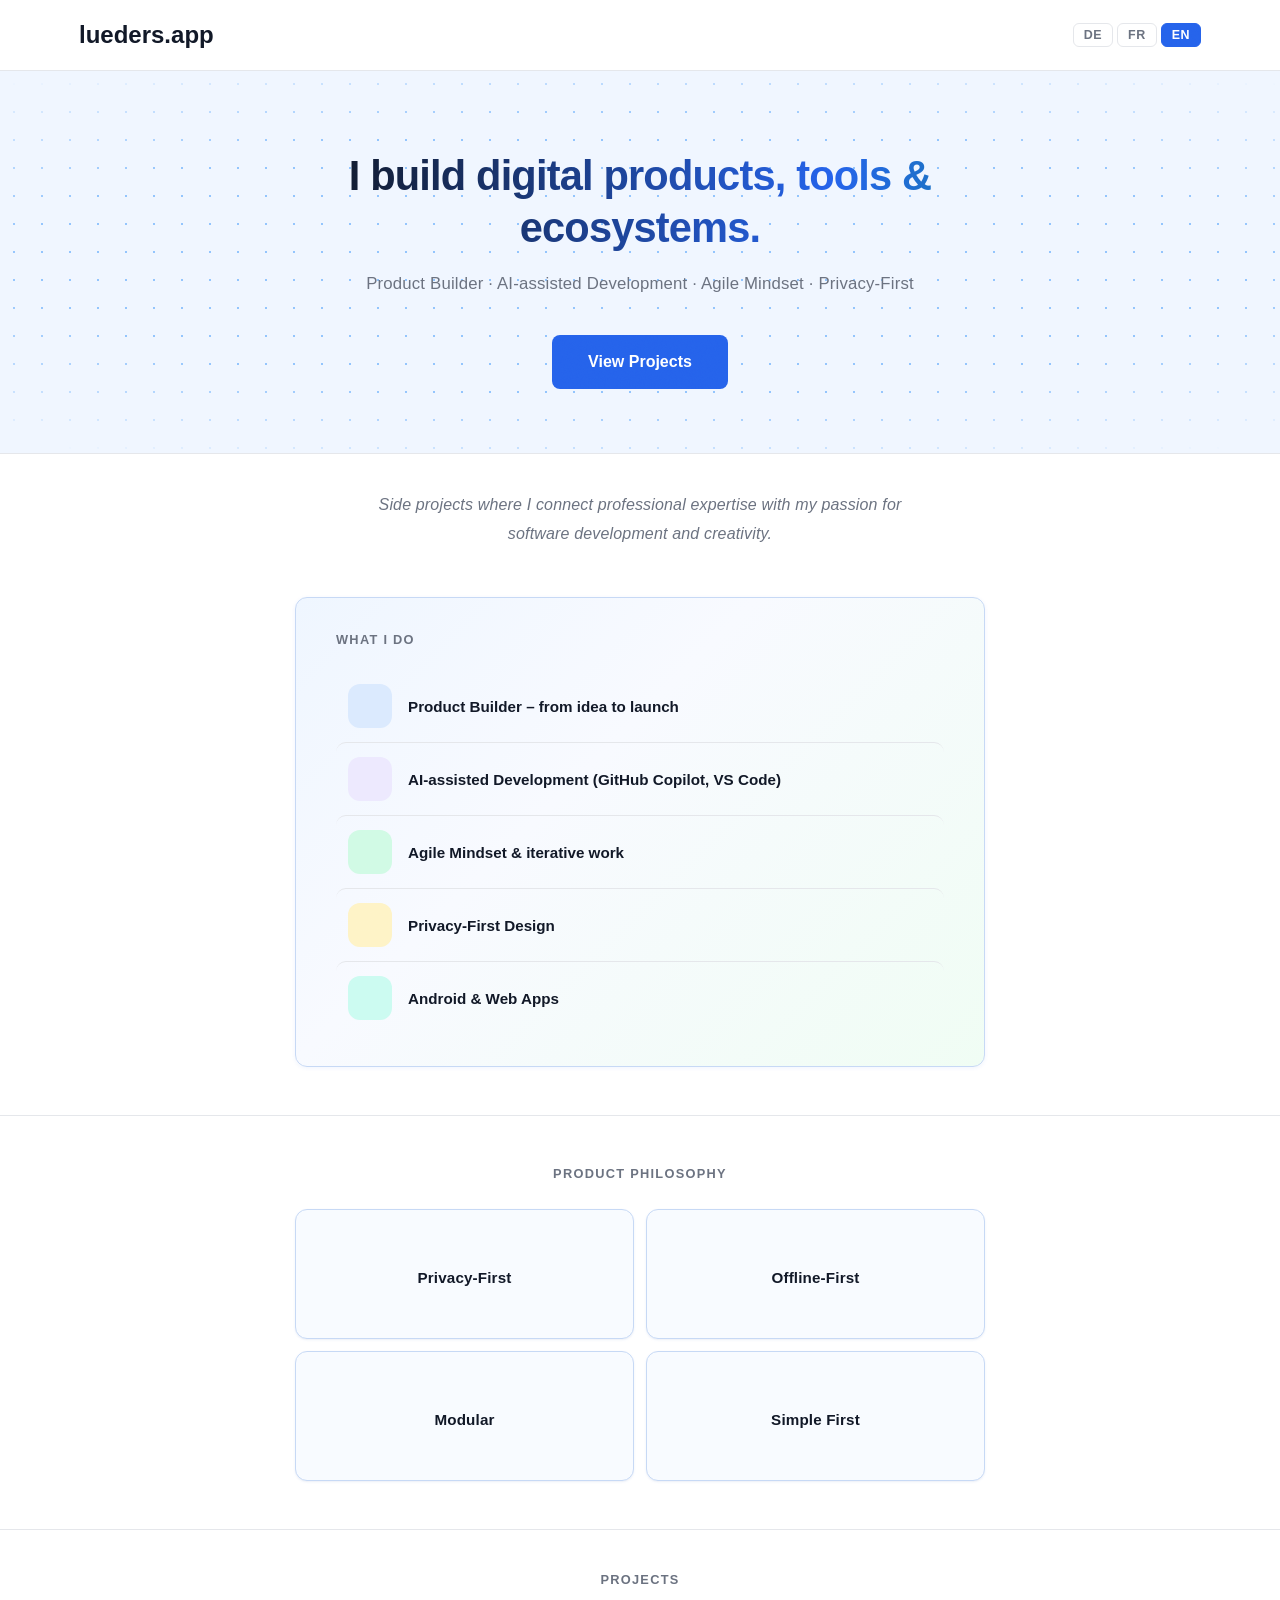
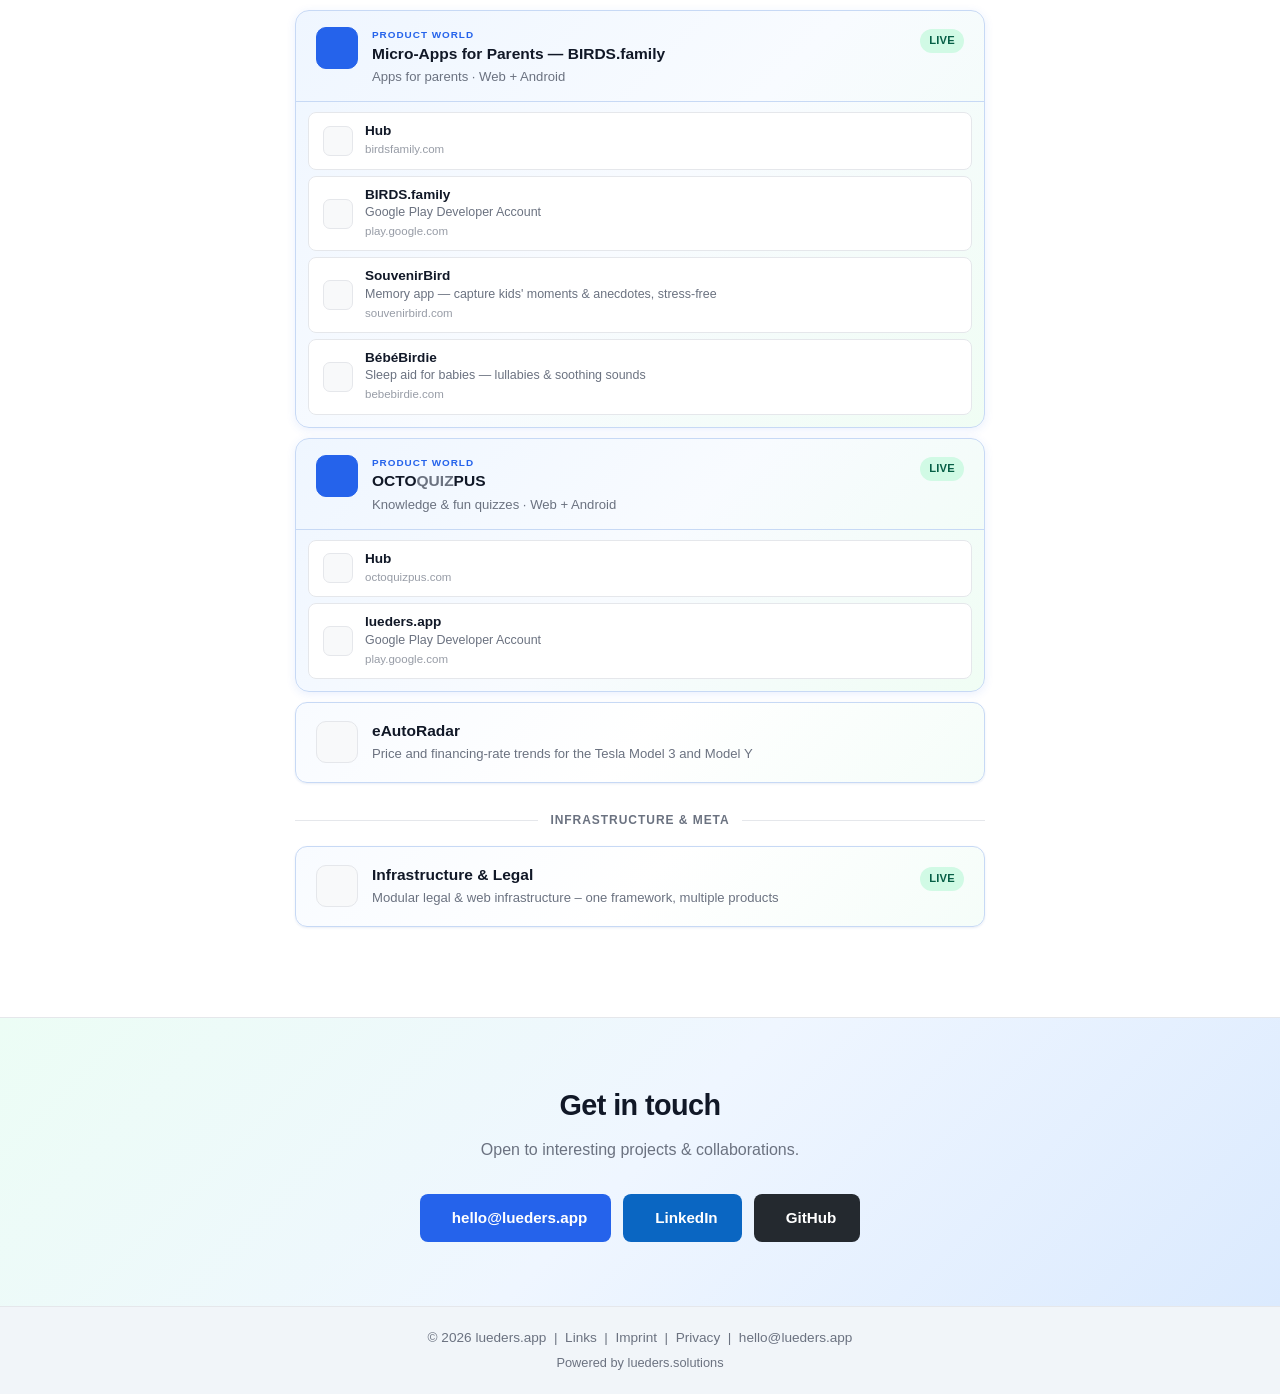
==== commit c80df79e: "Add multilingual partner links and Firebase Hosting redirects Co-authored-by: Copilot <223556219+Cop" ====
--- a/index.html
+++ b/index.html
@@ -460,7 +460,7 @@
     <footer>
         <div class="container">
             <div class="copyright">
-                <p>&copy; 2026 lueders.app &nbsp;|&nbsp; <a href="https://legal.lueders.solutions/en/imprint/" target="_blank" rel="noopener noreferrer" data-i18n="footer-imprint">Imprint</a> &nbsp;|&nbsp; <a href="https://legal.lueders.solutions/en/privacy/web-luedersapp/" target="_blank" rel="noopener noreferrer" data-i18n="footer-privacy">Privacy</a> &nbsp;|&nbsp; hello@lueders.app</p>
+                <p>&copy; 2026 lueders.app &nbsp;|&nbsp; <a href="/links/">Links</a> &nbsp;|&nbsp; <a href="https://legal.lueders.solutions/en/imprint/" target="_blank" rel="noopener noreferrer" data-i18n="footer-imprint">Imprint</a> &nbsp;|&nbsp; <a href="https://legal.lueders.solutions/en/privacy/web-luedersapp/" target="_blank" rel="noopener noreferrer" data-i18n="footer-privacy">Privacy</a> &nbsp;|&nbsp; hello@lueders.app</p>
                 <p class="footer-copyright">Powered by <a href="https://lueders.solutions" target="_blank" rel="noopener noreferrer" style="color: inherit; text-decoration: none;">lueders.solutions</a></p>
             </div>
         </div>
--- a/css/style.css
+++ b/css/style.css
@@ -444,6 +444,22 @@
     text-align: center;
 }
 
+.links-disclosure,
+.links-source {
+    color: var(--text-muted);
+    text-align: center;
+}
+
+.links-disclosure {
+    max-width: 720px;
+    margin: 24px auto 8px;
+    font-size: 0.88rem;
+}
+
+.links-source {
+    font-size: 0.88rem;
+}
+
 .project-group {
     margin-top: 56px;
 }
